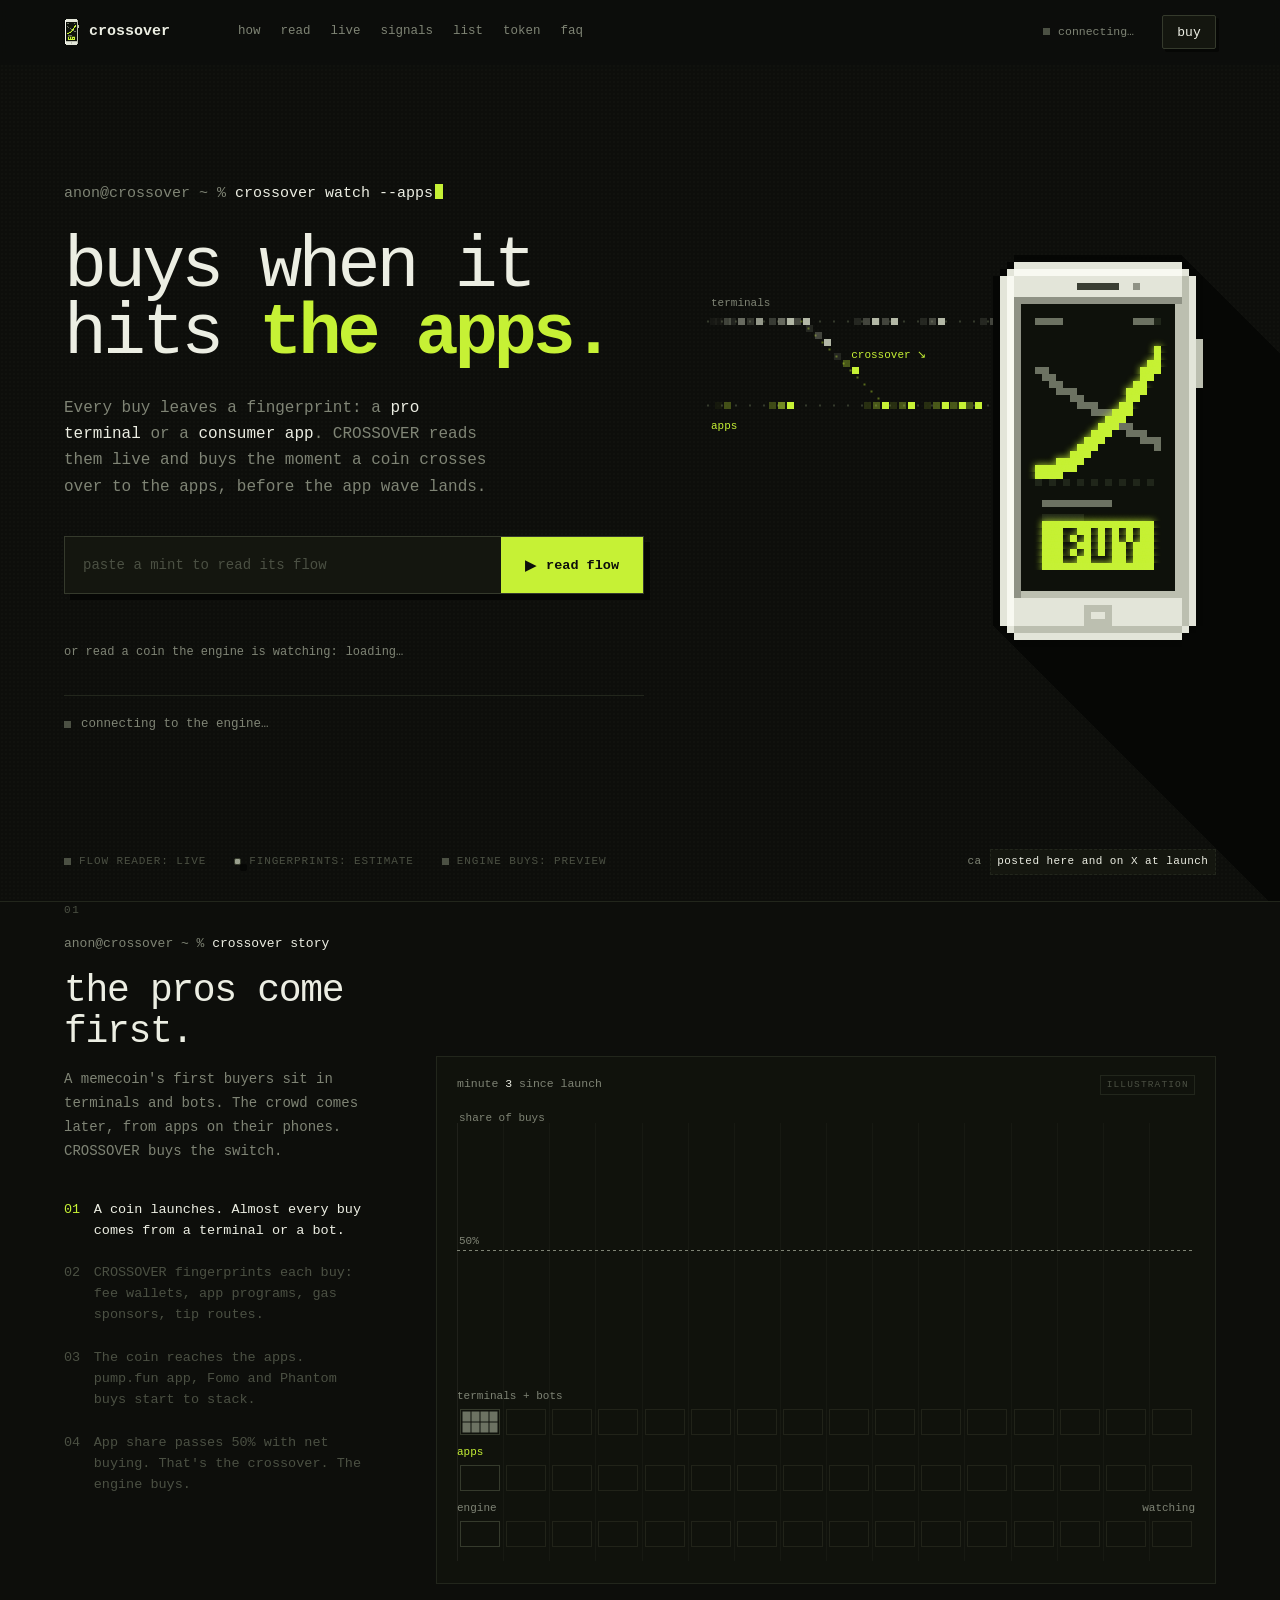
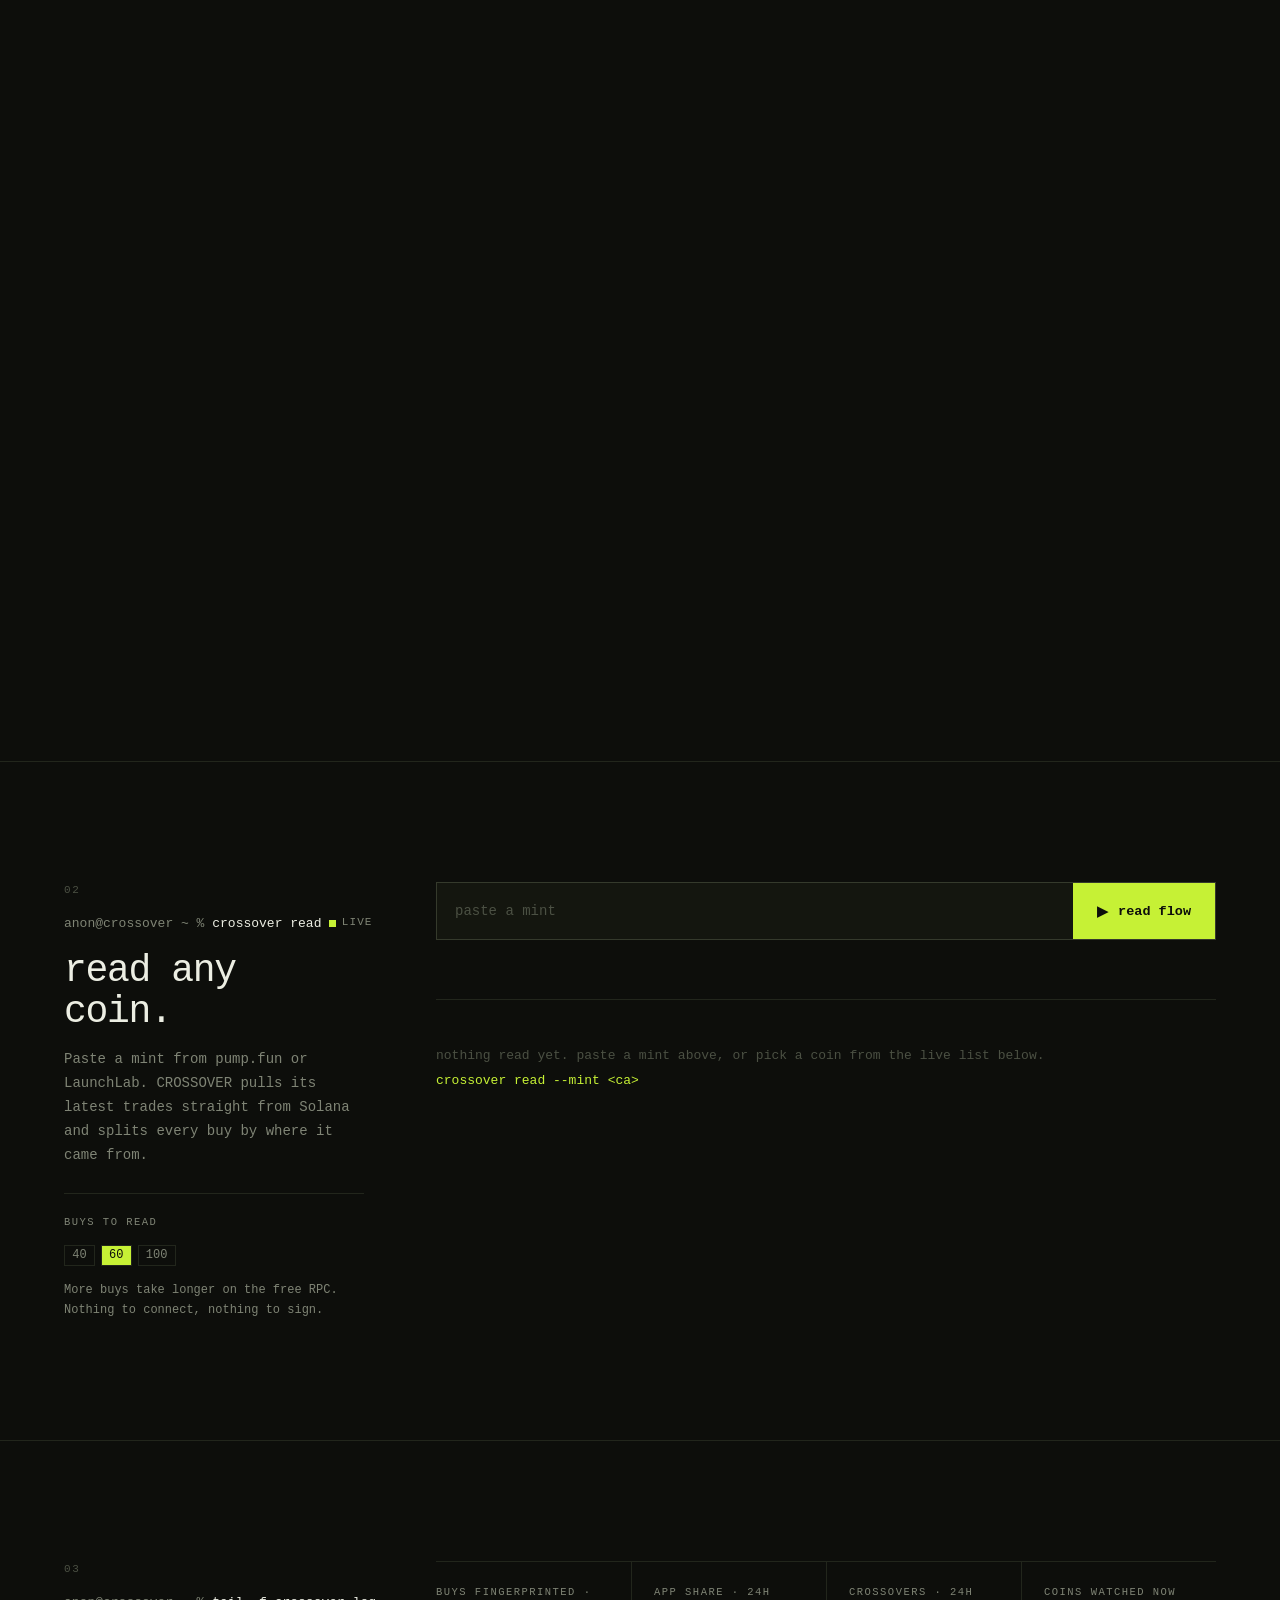
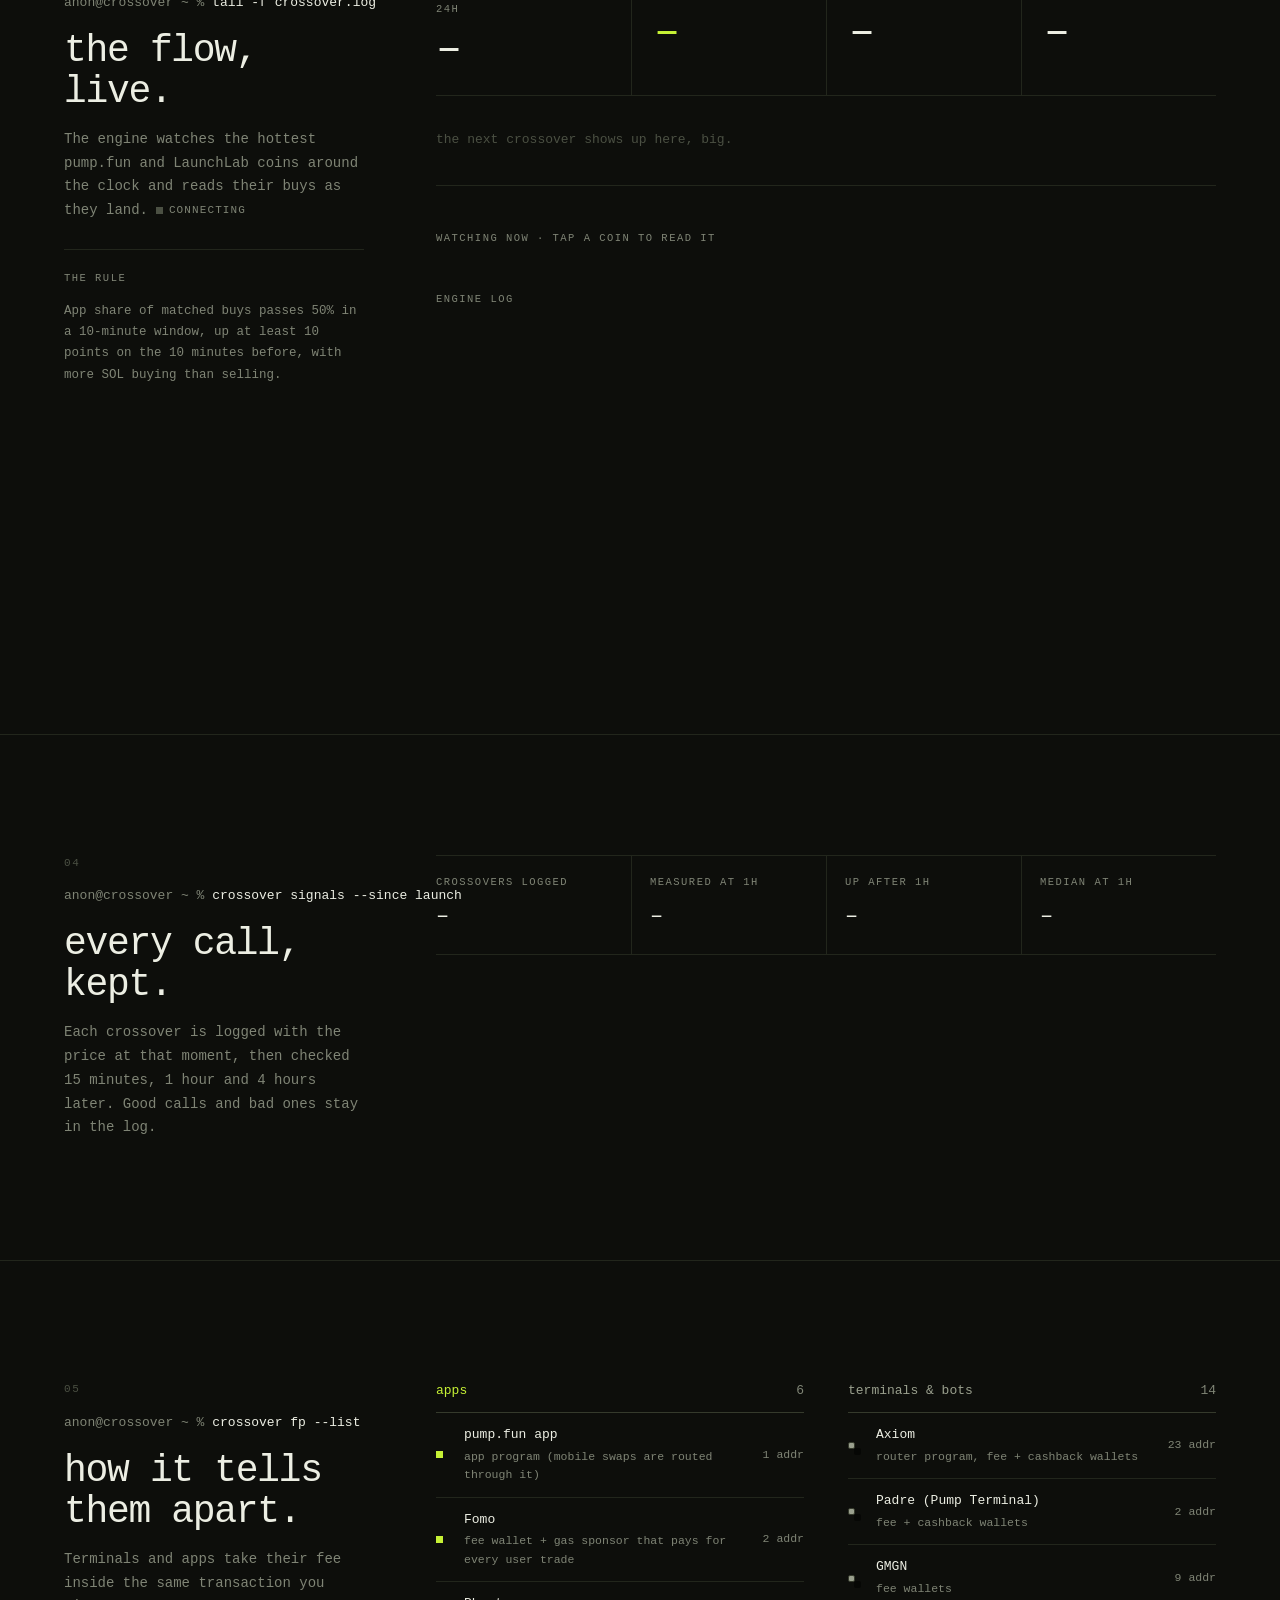
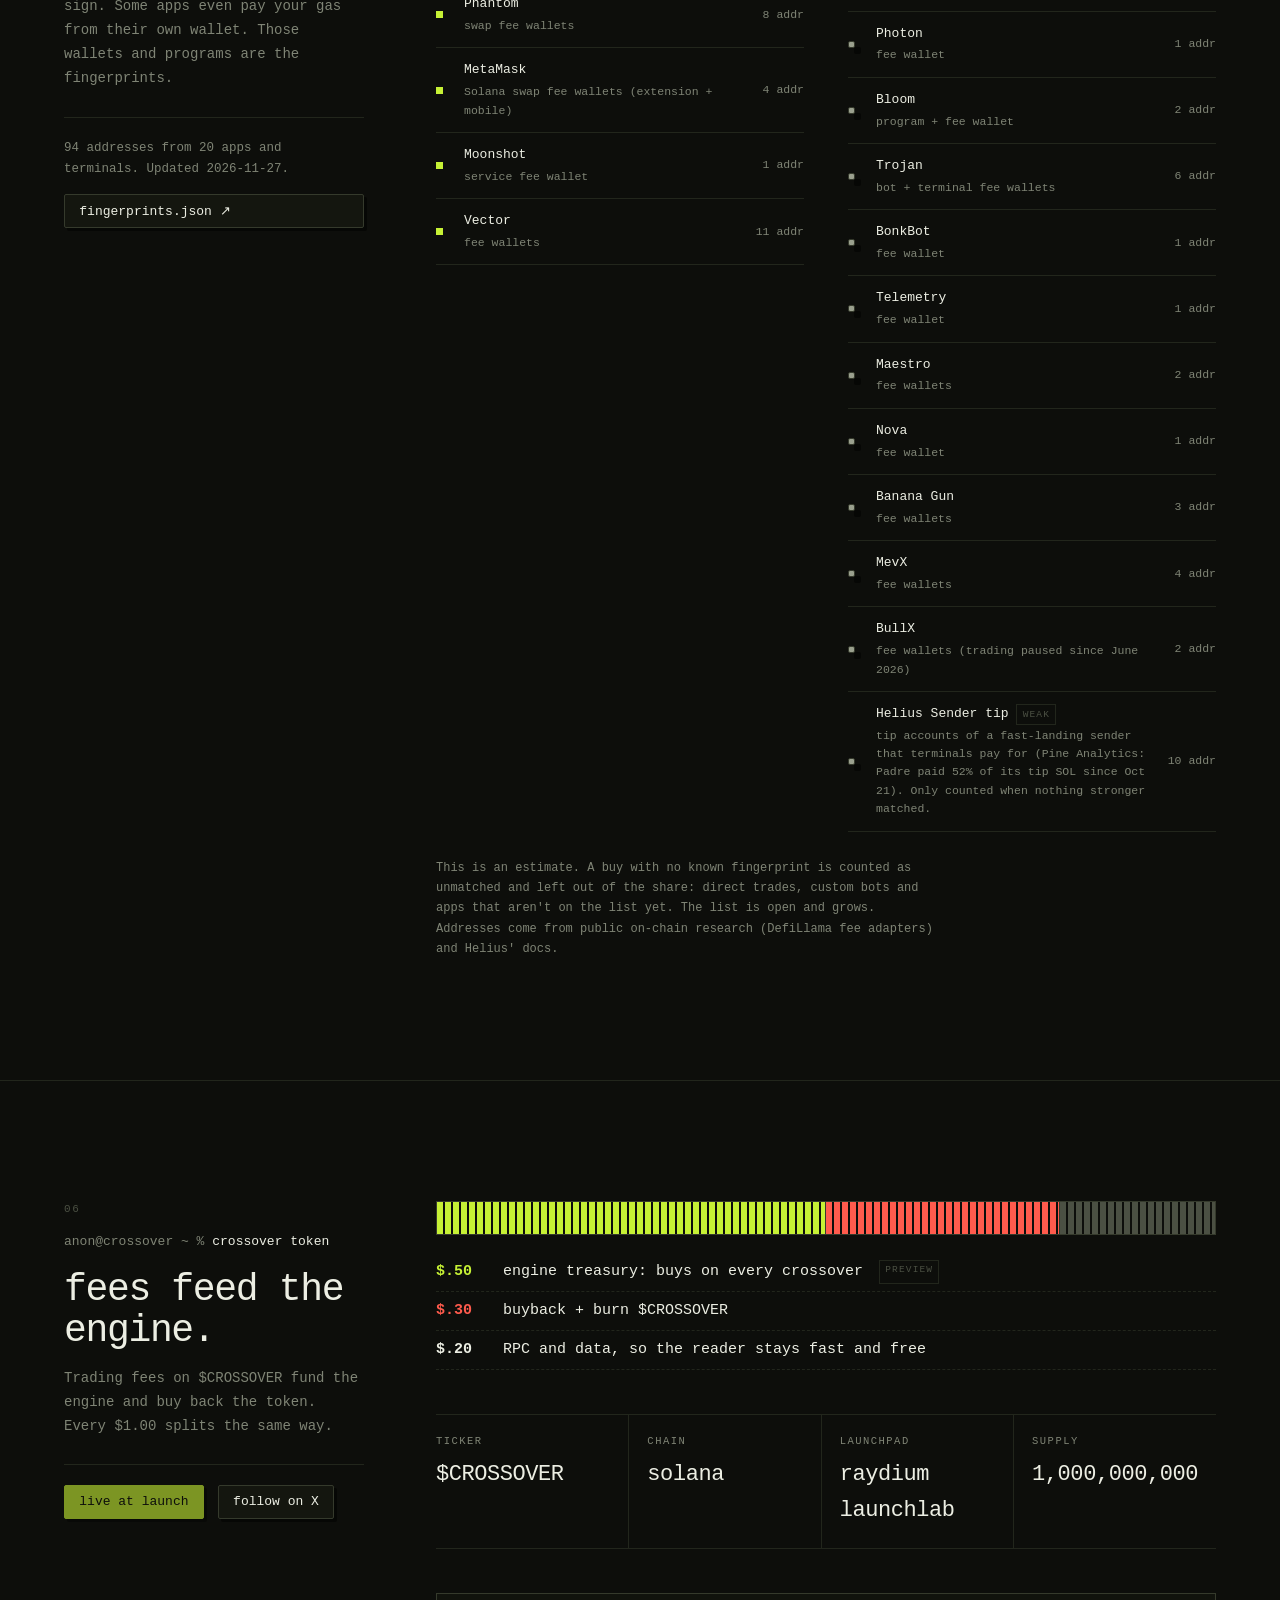
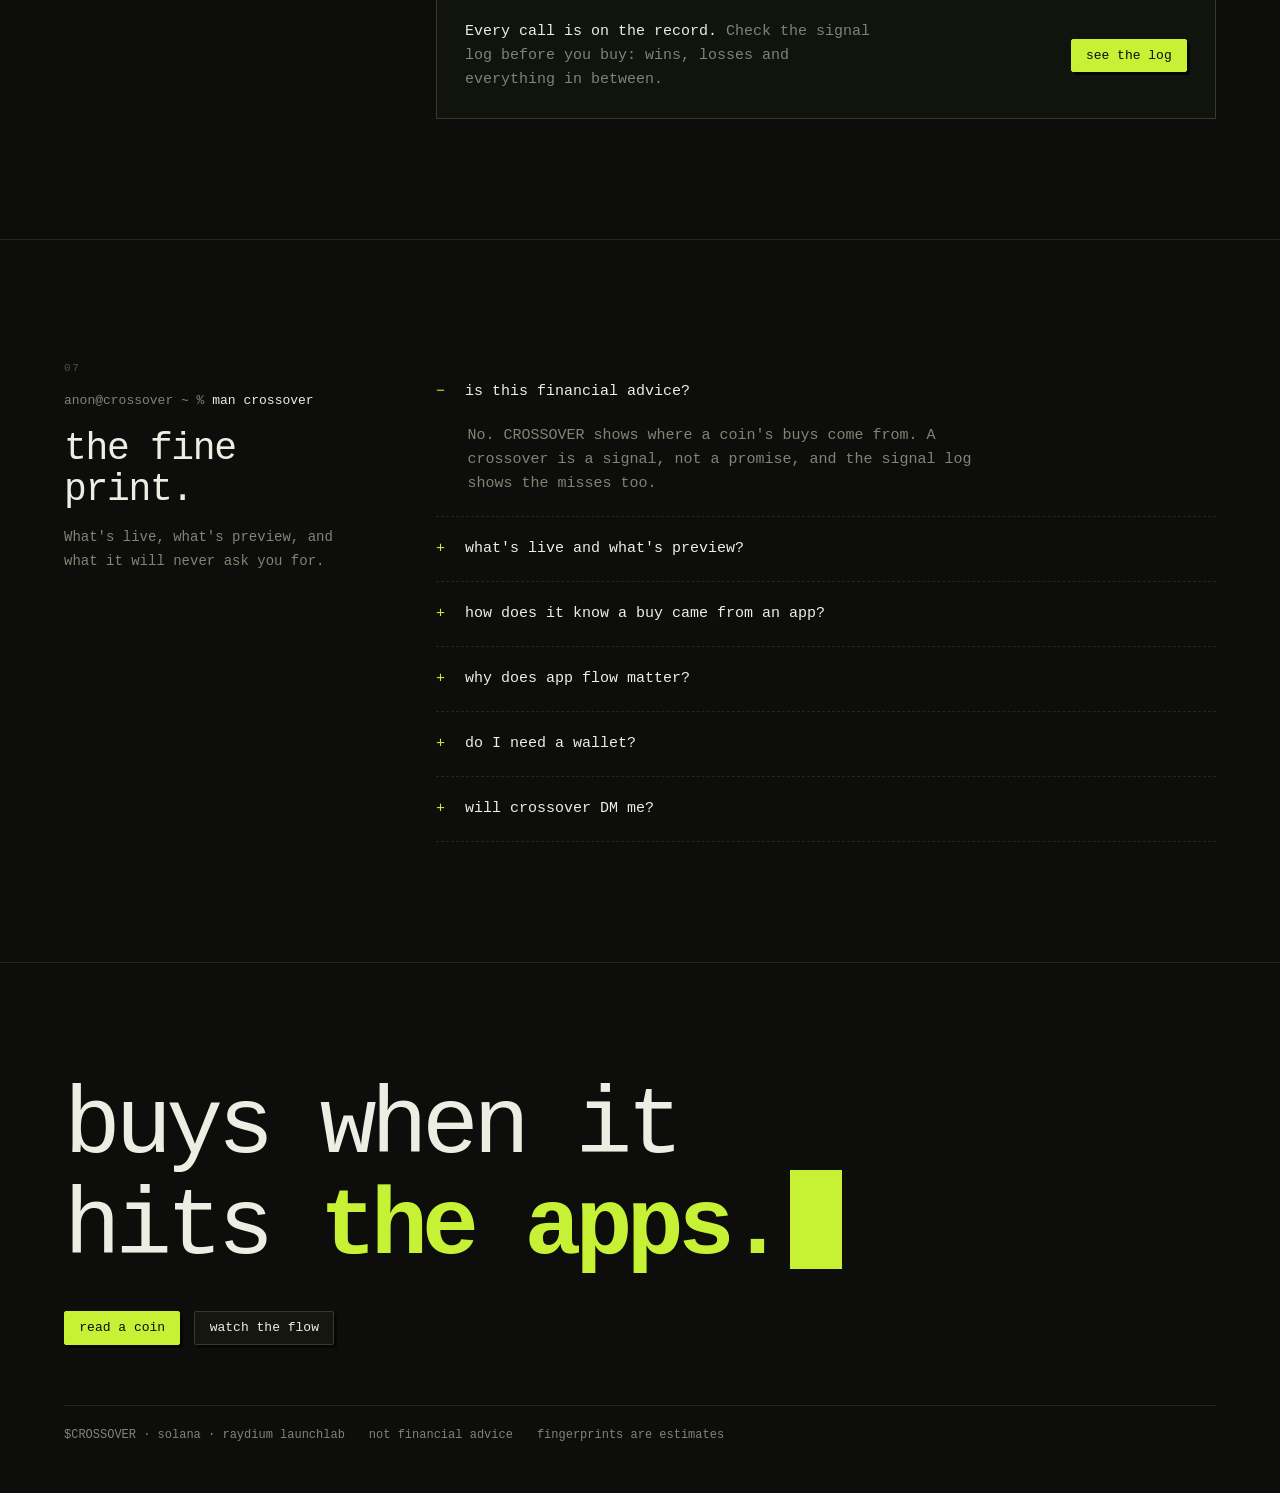
==== src/index.src.html @ 463cc39a "CROSSOVER: site, flow reader, engine and graphics Co-Authored-By: Claude Opus 5.5 <noreply@anthropic" ====
<!doctype html>
<html lang="en" data-theme="lime">
<head>
<meta charset="utf-8"><meta name="viewport" content="width=device-width,initial-scale=1,viewport-fit=cover">
<title>CROSSOVER — buys when it hits the apps</title>
<meta name="description" content="Reads which buys come from pro terminals and which come from consumer apps, and buys the moment a coin crosses over to the apps.">
<meta name="theme-color" content="#0d0e0b">
<meta property="og:title" content="CROSSOVER — buys when it hits the apps"><meta property="og:description" content="Every buy leaves a fingerprint: a pro terminal or a consumer app. CROSSOVER reads them live and buys the moment a coin crosses over to the apps.">
<meta property="og:type" content="website"><meta property="og:image" content="/og.png">
<meta name="twitter:card" content="summary_large_image"><meta name="twitter:image" content="/og.png">
<link rel="icon" href="/fav.png"><link rel="apple-touch-icon" href="/fav.png">
<link rel="preload" href="/fonts/geist-400.woff2" as="font" type="font/woff2" crossorigin>
<link rel="stylesheet" href="site.css">
<style>
/* ===== session layout: the page is one terminal session. sticky command rail left, output right. ===== */
:root{--w:1200px}
body::before{opacity:.22}
.top{background:color-mix(in srgb,var(--bg) 82%,transparent)} .top .wrap{height:64px}
.top .live{display:flex;align-items:center;gap:8px;font-size:11.5px;color:var(--muted);margin-left:auto}
.nav{margin:0 0 0 40px}
.dot{width:7px;height:7px;background:var(--faint);display:inline-block;flex:none}
.dot.on{background:var(--accent);box-shadow:var(--glow);animation:blink 1.6s steps(1) infinite} .dot.red{background:var(--red)} .dot.term{background:var(--term)} .dot.acc{background:var(--accent)}
.k{font-size:10.5px;letter-spacing:.14em;text-transform:uppercase;color:var(--muted)}
.hint{font-size:12px;color:var(--muted);min-height:1.6em;margin-top:10px} .hint.err{color:var(--red)}
.tm{color:var(--term)} .faint{color:var(--faint)}
/* hero */
.hero2{position:relative;min-height:calc(100svh - 64px);display:flex;align-items:center;overflow:hidden;padding:40px 0 90px}
.hero2 canvas.bg{position:absolute;inset:0;width:100%;height:100%;z-index:0;pointer-events:none}
.hero2 .wrap{display:grid;grid-template-columns:minmax(0,1.15fr) minmax(0,.85fr);gap:40px;align-items:center;width:100%}
.hero2 h1{font-size:clamp(42px,5.6vw,80px);font-weight:400;letter-spacing:-.055em;line-height:.94;margin:28px 0 26px}
.hero2 h1 b{font-weight:700;color:var(--accent)}
.hero2 .lede{color:var(--muted);font-size:16px;max-width:44ch;line-height:1.65}
.hero2 .lede b{color:var(--ink);font-weight:500}
.inbar{display:flex;border:1.5px solid var(--line);background:var(--paper);height:58px;max-width:580px;box-shadow:6px 6px 0 var(--shadow);transition:border-color .15s}
.inbar:focus-within{border-color:var(--accent)}
.inbar input{flex:1;background:none;border:0;padding:0 18px;font:14px var(--mono);color:var(--ink);outline:none;min-width:0}
.inbar input::placeholder{color:var(--faint)}
.inbar button{border:0;background:var(--accent);color:var(--bg);font:600 13.5px var(--mono);padding:0 24px;cursor:pointer;display:flex;align-items:center;gap:10px;box-shadow:var(--glow)}
.inbar button:disabled{opacity:.6;cursor:wait}
.hero2 .inbar{margin-top:36px}
.try{display:flex;align-items:center;flex-wrap:wrap;gap:6px 8px;margin-top:16px;font-size:12px;color:var(--muted);min-height:26px}
.try .chip{border:1px solid var(--hair);color:var(--ink)} .try .chip small{color:var(--muted);margin-left:.45em} .try .chip small.acc{color:var(--accent)}
.liveline{display:flex;align-items:center;gap:10px;font-size:12.5px;color:var(--muted);margin-top:30px;padding-top:18px;border-top:1px solid var(--hair);max-width:580px}
.liveline b{color:var(--ink);font-weight:500}
.statusrow{position:absolute;left:0;right:0;bottom:26px;z-index:1}
.statusrow .wrap{display:flex !important;gap:28px;font-size:11px;letter-spacing:.08em;text-transform:uppercase;color:var(--faint)}
.statusrow span{display:inline-flex;align-items:center;gap:8px}
.statusrow .ca{margin:0 0 0 auto;font-size:11px;letter-spacing:.04em;text-transform:none}
/* sessions */
.sess{position:relative;z-index:1;border-top:1px solid var(--hair)}
.sess>.wrap{display:grid;grid-template-columns:300px minmax(0,1fr);gap:72px;padding-top:120px;padding-bottom:120px}
.rail{position:sticky;top:110px;align-self:start}
.rail .n{font-size:11px;letter-spacing:.16em;color:var(--faint);margin-bottom:14px}
.rail .cmd{font-size:13px;color:var(--muted);white-space:nowrap} .rail .cmd b{color:var(--ink);font-weight:500}
.rail h2{font-size:clamp(28px,3vw,38px);font-weight:500;letter-spacing:-.035em;line-height:1.08;margin:16px 0}
.rail p{color:var(--muted);font-size:14px;line-height:1.7}
.rail .ctl{margin-top:26px;padding-top:20px;border-top:1px solid var(--hair);display:flex;flex-direction:column;gap:14px}
.toggles{display:flex;flex-wrap:wrap;gap:6px} .toggles .chip{border:1px solid var(--hair)}
.out{min-width:0}
/* story */
.story{height:340vh}
.story>.wrap{position:sticky;top:64px;height:calc(100svh - 64px);padding-top:0;padding-bottom:0;align-items:center}
.story .rail{position:static}
.beats{margin-top:26px;display:flex;flex-direction:column;gap:2px}
.beats li{list-style:none;display:grid;grid-template-columns:2.2em 1fr;padding:10px 0;color:var(--faint);font-size:13.5px;line-height:1.55;transition:color .25s}
.beats li b{font-weight:500} .beats li.done{color:var(--muted)} .beats li.on{color:var(--ink)} .beats li.on b{color:var(--accent);text-shadow:var(--glow)}
.storybox{border:1px solid var(--hair);background:color-mix(in srgb,var(--paper) 55%,transparent);padding:18px 20px 16px}
.storybox .hd{display:flex;justify-content:space-between;font-size:11.5px;color:var(--muted);margin-bottom:14px} .storybox .hd b{color:var(--ink);font-weight:500}
#storyCv{display:block;width:100%;image-rendering:pixelated}
/* reader */
.result{margin-top:30px}
.result .empty{padding:44px 0;color:var(--faint);font-size:13px;line-height:1.9;border-top:1px solid var(--hair)}
.verdict{display:flex;align-items:flex-end;gap:28px;padding:26px 0 24px;border-top:1px solid var(--hair);flex-wrap:wrap}
.verdict .big{font-size:clamp(56px,7vw,92px);font-weight:600;letter-spacing:-.06em;line-height:.86}
.verdict .vt{font-size:15px;line-height:1.6;padding-bottom:6px} .verdict .vt span{color:var(--muted)}
.verdict .act{margin-left:auto;display:flex;gap:10px;padding-bottom:6px}
.splitbar{display:flex;height:30px;border:1.5px solid var(--line);margin:4px 0 10px}
.splitbar div{min-width:0;border-right:1.5px solid var(--line);background:repeating-linear-gradient(90deg,var(--c) 0 6px,transparent 6px 8px)} .splitbar div:last-child{border-right:0}
.legend{display:flex;gap:22px;flex-wrap:wrap;font-size:12px;color:var(--muted)} .legend span{display:inline-flex;align-items:center;gap:8px} .legend b{color:var(--ink);font-weight:500}
.chartbox{margin-top:30px;border:1px solid var(--hair);padding:16px 18px 12px;background:color-mix(in srgb,var(--paper) 50%,transparent)}
.chartbox .hd{display:flex;justify-content:space-between;font-size:11.5px;color:var(--muted);margin-bottom:10px}
.chartbox canvas{display:block;width:100%;image-rendering:pixelated}
.cols2{display:grid;grid-template-columns:minmax(0,1fr) minmax(0,1.15fr);gap:40px;margin-top:34px}
.lrow{display:grid;grid-template-columns:14px minmax(0,1.2fr) minmax(0,1fr) auto;gap:14px;align-items:center;padding:12px 0;border-bottom:1px solid var(--hair);font-size:13px}
.lrow .sub{color:var(--muted);font-size:11.5px} .lrow .r{text-align:right;white-space:nowrap}
.hl{border-top:1px solid var(--hair);margin-top:12px}
.tape .tr{display:grid;grid-template-columns:62px minmax(0,1fr) 70px 54px;gap:12px;padding:8px 0;border-bottom:1px solid color-mix(in srgb,var(--hair) 70%,transparent);font-size:12.5px}
.tape .tr .t{color:var(--faint)} .tape .tr a{color:var(--muted);text-decoration:none;text-align:right} .tape .tr a:hover{color:var(--accent)}
.tag2{display:inline-block;font-size:11px;padding:.05em .5em;border:1px solid var(--hair);white-space:nowrap;overflow:hidden;text-overflow:ellipsis;max-width:100%}
.tag2.app{border-color:color-mix(in srgb,var(--accent) 55%,transparent);color:var(--accent)} .tag2.pro{color:var(--term)} .tag2.un{color:var(--faint)}
.note{margin-top:26px;font-size:12px;color:var(--muted);line-height:1.7;max-width:70ch}
.prog{height:2px;background:var(--hair);margin-top:12px;max-width:580px;overflow:hidden} .prog i{display:block;height:100%;width:0;background:var(--accent);transition:width .2s}
/* share bar + spark */
.sb{position:relative;display:block;height:10px;background:repeating-linear-gradient(90deg,var(--term) 0 2px,transparent 2px 4px);opacity:.95}
.sb i{position:absolute;left:0;top:0;bottom:0;background:var(--accent)} .sb b{position:absolute;top:-4px;bottom:-4px;width:1px;background:var(--ink);left:50%}
.spark{display:block;width:100%;height:28px}
/* live */
.bigstats{display:grid;grid-template-columns:repeat(4,1fr);border-top:1px solid var(--hair);border-bottom:1px solid var(--hair)}
.bigstats>div{padding:22px 22px 24px 0} .bigstats>div+div{padding-left:22px;border-left:1px solid var(--hair)}
.bigstats .v{font-size:clamp(30px,3.4vw,46px);font-weight:500;letter-spacing:-.04em;margin-top:10px;line-height:1}
.feature{display:grid;grid-template-columns:auto 1fr auto;gap:8px 28px;align-items:end;padding:34px 0;border-bottom:1px solid var(--hair)}
.feature .big{font-size:clamp(40px,5vw,68px);font-weight:600;letter-spacing:-.045em;line-height:.95}
.feature .what{font-size:15px;line-height:1.6} .feature .what span{color:var(--muted)}
.feature .side{font-size:12px;color:var(--muted);text-align:right;line-height:1.8}
.feature.wait{display:block;color:var(--faint);font-size:13px}
.wl .lrow{grid-template-columns:14px minmax(0,1fr) minmax(0,1.1fr) 110px 86px;cursor:pointer}
.wl .lrow:hover{background:color-mix(in srgb,var(--paper) 60%,transparent)}
.wl .head{cursor:default;color:var(--faint);font-size:10.5px;letter-spacing:.12em;text-transform:uppercase;padding:14px 0 10px} .wl .head:hover{background:none}
.st{font-size:11px;letter-spacing:.06em;text-transform:uppercase} .st.crossed{color:var(--accent)} .st.crossing{color:var(--ink)} .st.pro-led{color:var(--term)} .st.thin{color:var(--faint)}
.sub2{margin:44px 0 6px;display:flex;justify-content:space-between;align-items:baseline}
.out .log{height:300px;margin-top:6px} .out .log div{grid-template-columns:70px 64px 1fr;border-bottom:1px solid color-mix(in srgb,var(--hair) 60%,transparent)}
.out .log b{font-weight:500}
/* signals */
.facts{display:grid;grid-template-columns:repeat(4,1fr);border-top:1px solid var(--hair);border-bottom:1px solid var(--hair)}
.facts>div{padding:18px 18px 20px 0} .facts>div+div{padding-left:18px;border-left:1px solid var(--hair)} .facts .v{font-size:22px;margin-top:8px;letter-spacing:-.02em}
.sigt .sr{display:grid;grid-template-columns:92px minmax(0,1.1fr) minmax(0,1fr) 64px 64px 64px 110px;gap:12px;align-items:center;padding:12px 0;border-bottom:1px solid var(--hair);font-size:12.5px}
.sigt .sr.head{color:var(--faint);font-size:10.5px;letter-spacing:.12em;text-transform:uppercase;padding:16px 0 10px}
.sigt .sr .r{text-align:right} .up{color:var(--accent)} .dn{color:var(--red)}
.sigt .empty{padding:36px 0;color:var(--faint);font-size:13px;line-height:1.9;border-bottom:1px solid var(--hair)}
/* fingerprints */
.fpcols{display:grid;grid-template-columns:1fr 1fr;gap:44px}
.fp .lrow{grid-template-columns:14px minmax(0,1fr) auto} .fp h3{font-size:13px;font-weight:500;display:flex;justify-content:space-between;padding-bottom:10px;border-bottom:1px solid var(--line)}
.fp .what{color:var(--muted);font-size:11.5px;margin-top:2px}
/* token */
.out .split{margin-top:0} .rows b{width:3.4em}
.callout{display:flex;align-items:center;gap:24px;justify-content:space-between;margin-top:44px;padding:26px 28px;border:1px solid var(--line);background:color-mix(in srgb,var(--paper) 70%,transparent)}
.callout p{font-size:15px;line-height:1.6;max-width:46ch} .callout p span{color:var(--muted)}
.out .man summary{padding:20px 0}
footer.f2{position:relative;z-index:1;border-top:1px solid var(--hair);padding:120px 0 50px;overflow:hidden}
footer.f2 .big{font-size:clamp(40px,7.4vw,118px);letter-spacing:-.06em;line-height:.92;font-weight:400} footer.f2 .big b{font-weight:700;color:var(--accent)}
footer.f2 .fine{display:flex;gap:24px;flex-wrap:wrap;margin-top:60px;font-size:12px;color:var(--muted);border-top:1px solid var(--hair);padding-top:20px}
@media (max-width:1100px){ .nav a.x{display:none} }
@media (max-width:980px){
  .sess>.wrap{grid-template-columns:1fr;gap:34px;padding-top:84px;padding-bottom:84px} .rail{position:static}
  .story{height:auto} .story>.wrap{position:static;height:auto;padding-top:84px;padding-bottom:84px}
  .bigstats,.facts{grid-template-columns:1fr 1fr} .bigstats>div:nth-child(3),.facts>div:nth-child(3){padding-left:0;border-left:0}
  .bigstats>div:nth-child(n+3),.facts>div:nth-child(n+3){border-top:1px solid var(--hair)}
  .cols2,.fpcols{grid-template-columns:1fr}
}
@media (max-width:860px){
  .hero2{min-height:0;padding:28px 0 130px} .hero2 .wrap{grid-template-columns:1fr;gap:0} .hero2 .vis{height:230px !important;order:-1} .hero2 h1{margin:20px 0}
  .top .live{display:none} .top .btn{margin-left:auto}
  .statusrow .wrap{flex-wrap:wrap;gap:8px 18px} .statusrow .ca{margin:0;width:100%}
  .inbar button span{display:none} .prompt{font-size:13px}
  .feature{grid-template-columns:1fr} .feature .side{text-align:left} .callout{flex-direction:column;align-items:flex-start}
  .wl .lrow{grid-template-columns:14px minmax(0,1fr) 90px 70px} .wl .lrow .spk{display:none}
  .sigt .sr{grid-template-columns:minmax(0,1fr) 74px 56px 56px} .sigt .sr .hide{display:none}
  .tape .tr{grid-template-columns:52px minmax(0,1fr) 62px} .tape .tr a{display:none}
  .verdict .act{margin-left:0} .rail .cmd{white-space:normal;word-break:break-word}
}
</style>
</head>
<body>

<header class="top" id="top"><div class="wrap">
  <a class="brand" href="#hero"><canvas id="logo"></canvas>crossover</a>
  <nav class="nav"><a href="#story">how</a><a href="#tool">read</a><a href="#live">live</a><a href="#signals">signals</a><a class="x" href="#fp">list</a><a class="x" href="#token">token</a><a href="#faq">faq</a></nav>
  <span class="live"><i class="dot" id="topDot"></i><span id="topLive">connecting…</span></span>
  <a class="btn" id="buyTop" href="#token">buy</a>
</div></header>

<section class="hero2" id="hero">
  <canvas class="bg" id="heroBg"></canvas>
  <div class="wrap">
    <div>
      <div class="prompt"><span>anon@crossover ~ %</span> <span class="cmd" id="typed"></span><span class="cur"></span></div>
      <h1>buys when it<br>hits <b>the apps.</b></h1>
      <p class="lede">Every buy leaves a fingerprint: a <b>pro terminal</b> or a <b>consumer app</b>. CROSSOVER reads them live and buys the moment a coin crosses over to the apps, before the app wave lands.</p>
      <div class="inbar"><input id="hIn" placeholder="paste a mint to read its flow" autocomplete="off" spellcheck="false" aria-label="mint"><button id="hGo">▶ <span>read flow</span></button></div>
      <div class="hint" id="heroHint"></div>
      <div class="try" id="tryHero"><span>or read a coin the engine is watching:</span><span class="mut">loading…</span></div>
      <div class="liveline"><i class="dot" id="lineDot"></i><span id="liveline">connecting to the engine…</span></div>
    </div>
    <div class="vis" id="heroVis" style="height:560px"></div>
  </div>
  <div class="statusrow"><div class="wrap"><span><i class="dot" id="srDot"></i><span id="srText">flow reader: live</span></span><span><i class="dot term"></i>fingerprints: estimate</span><span><i class="dot"></i>engine buys: preview</span><span class="ca">ca <code id="ca">posted here and on X at launch</code> <button class="chip" id="copy" hidden>copy</button></span></div></div>
</section>

<section class="sess story" id="story"><div class="wrap">
  <div class="rail">
    <div class="n">01</div>
    <div class="cmd">anon@crossover ~ % <b>crossover story</b></div>
    <h2>the pros come first.</h2>
    <p>A memecoin's first buyers sit in terminals and bots. The crowd comes later, from apps on their phones. CROSSOVER buys the switch.</p>
    <ol class="beats" id="beats">
      <li><b>01</b>A coin launches. Almost every buy comes from a terminal or a bot.</li>
      <li><b>02</b>CROSSOVER fingerprints each buy: fee wallets, app programs, gas sponsors, tip routes.</li>
      <li><b>03</b>The coin reaches the apps. pump.fun app, Fomo and Phantom buys start to stack.</li>
      <li><b>04</b>App share passes 50% with net buying. That's the crossover. The engine buys.</li>
    </ol>
  </div>
  <div class="out"><div class="storybox"><div class="hd"><span>minute <b id="minN">1</b> since launch</span><span class="tag">illustration</span></div><canvas id="storyCv"></canvas></div></div>
</div></section>

<section class="sess" id="tool"><div class="wrap">
  <div class="rail">
    <div class="n">02</div>
    <div class="cmd">anon@crossover ~ % <b>crossover read</b> <span class="lamp live">live</span></div>
    <h2>read any coin.</h2>
    <p>Paste a mint from pump.fun or LaunchLab. CROSSOVER pulls its latest trades straight from Solana and splits every buy by where it came from.</p>
    <div class="ctl"><div class="k">buys to read</div><div class="toggles" id="sizeT"><button class="chip" data-n="40">40</button><button class="chip on" data-n="60">60</button><button class="chip" data-n="100">100</button></div>
      <p style="font-size:12px">More buys take longer on the free RPC. Nothing to connect, nothing to sign.</p></div>
  </div>
  <div class="out">
    <div class="inbar" style="max-width:none;box-shadow:none"><input id="tIn" placeholder="paste a mint" autocomplete="off" spellcheck="false" aria-label="mint"><button id="tGo">▶ <span>read flow</span></button></div>
    <div class="prog" id="prog" hidden><i></i></div>
    <div class="hint" id="toolHint"></div>
    <div class="result" id="result"><div class="empty">nothing read yet. paste a mint above, or pick a coin from the live list below.<br><span class="acc">crossover read --mint &lt;ca&gt;</span></div></div>
  </div>
</div></section>

<section class="sess" id="live"><div class="wrap">
  <div class="rail">
    <div class="n">03</div>
    <div class="cmd">anon@crossover ~ % <b>tail -f crossover.log</b></div>
    <h2>the flow, live.</h2>
    <p>The engine watches the hottest pump.fun and LaunchLab coins around the clock and reads their buys as they land. <span class="lamp" id="lamp">connecting</span></p>
    <div class="ctl"><div class="k">the rule</div><p style="font-size:12.5px" id="ruleTxt">App share of matched buys passes 50% in a 10-minute window, up at least 10 points on the 10 minutes before, with more SOL buying than selling.</p></div>
  </div>
  <div class="out">
    <div class="bigstats">
      <div><div class="k">buys fingerprinted · 24h</div><div class="v" id="sA">–</div></div>
      <div><div class="k">app share · 24h</div><div class="v acc" id="sB">–</div></div>
      <div><div class="k">crossovers · 24h</div><div class="v" id="sC">–</div></div>
      <div><div class="k">coins watched now</div><div class="v" id="sD">–</div></div>
    </div>
    <div class="feature wait" id="feature">the next crossover shows up here, big.</div>
    <div class="sub2"><span class="k">watching now · tap a coin to read it</span><span class="k" id="upd"></span></div>
    <div class="wl" id="wl"></div>
    <div class="sub2"><span class="k">engine log</span><span class="k" id="srcTop"></span></div>
    <div class="log" id="log"></div>
  </div>
</div></section>

<section class="sess" id="signals"><div class="wrap">
  <div class="rail">
    <div class="n">04</div>
    <div class="cmd">anon@crossover ~ % <b>crossover signals --since launch</b></div>
    <h2>every call, kept.</h2>
    <p>Each crossover is logged with the price at that moment, then checked 15 minutes, 1 hour and 4 hours later. Good calls and bad ones stay in the log.</p>
  </div>
  <div class="out">
    <div class="facts">
      <div><div class="k">crossovers logged</div><div class="v" id="fA">–</div></div>
      <div><div class="k">measured at 1h</div><div class="v" id="fB">–</div></div>
      <div><div class="k">up after 1h</div><div class="v" id="fC">–</div></div>
      <div><div class="k">median at 1h</div><div class="v" id="fD">–</div></div>
    </div>
    <div class="sigt" id="sigt"></div>
  </div>
</div></section>

<section class="sess" id="fp"><div class="wrap">
  <div class="rail">
    <div class="n">05</div>
    <div class="cmd">anon@crossover ~ % <b>crossover fp --list</b></div>
    <h2>how it tells them apart.</h2>
    <p>Terminals and apps take their fee inside the same transaction you sign. Some apps even pay your gas from their own wallet. Those wallets and programs are the fingerprints.</p>
    <div class="ctl"><p style="font-size:12.5px" id="fpCount"></p><a class="btn" id="fpLink" href="#" target="_blank" rel="noopener">fingerprints.json ↗</a></div>
  </div>
  <div class="out">
    <div class="fpcols">
      <div class="fp"><h3><span class="acc">apps</span><span class="mut" id="fpA"></span></h3><div id="fpApps"></div></div>
      <div class="fp"><h3><span class="tm">terminals &amp; bots</span><span class="mut" id="fpP"></span></h3><div id="fpPro"></div></div>
    </div>
    <p class="note">This is an estimate. A buy with no known fingerprint is counted as unmatched and left out of the share: direct trades, custom bots and apps that aren't on the list yet. The list is open and grows. Addresses come from public on-chain research (DefiLlama fee adapters) and Helius' docs.</p>
  </div>
</div></section>

<section class="sess" id="token"><div class="wrap">
  <div class="rail">
    <div class="n">06</div>
    <div class="cmd">anon@crossover ~ % <b>crossover token</b></div>
    <h2>fees feed the engine.</h2>
    <p>Trading fees on $CROSSOVER fund the engine and buy back the token. Every $1.00 splits the same way.</p>
    <div class="ctl"><div class="ctas" style="margin-top:0"><a class="btn pri" id="buy" href="#">buy on LaunchLab</a><a class="btn" id="xlink" href="#">follow on X</a></div></div>
  </div>
  <div class="out">
    <div class="split"><div style="flex:50;--c:var(--accent)"></div><div style="flex:30;--c:var(--red)"></div><div style="flex:20;--c:var(--faint)"></div></div>
    <div class="rows"><div><b class="acc">$.50</b>engine treasury: buys on every crossover <span class="tag">preview</span></div><div><b class="red">$.30</b>buyback + burn $CROSSOVER</div><div><b>$.20</b>RPC and data, so the reader stays fast and free</div></div>
    <div class="facts" style="margin-top:44px">
      <div><div class="k">ticker</div><div class="v">$CROSSOVER</div></div><div><div class="k">chain</div><div class="v">solana</div></div>
      <div><div class="k">launchpad</div><div class="v">raydium launchlab</div></div><div><div class="k">supply</div><div class="v">1,000,000,000</div></div>
    </div>
    <div class="callout"><p>Every call is on the record. <span>Check the signal log before you buy: wins, losses and everything in between.</span></p><a class="btn pri" href="#signals">see the log</a></div>
  </div>
</div></section>

<section class="sess" id="faq"><div class="wrap">
  <div class="rail">
    <div class="n">07</div>
    <div class="cmd">anon@crossover ~ % <b>man crossover</b></div>
    <h2>the fine print.</h2>
    <p>What's live, what's preview, and what it will never ask you for.</p>
  </div>
  <div class="out"><div class="man">
    <details open><summary>is this financial advice?</summary><p>No. CROSSOVER shows where a coin's buys come from. A crossover is a signal, not a promise, and the signal log shows the misses too.</p></details>
    <details><summary>what's live and what's preview?</summary><p>Live: the fingerprint list, the reader, the engine watching coins around the clock, the crossover rule and the signal log with prices after 15 min, 1 h and 4 h. Preview: the engine's own buys and its treasury. The log shows what it would buy; it doesn't trade yet.</p></details>
    <details><summary>how does it know a buy came from an app?</summary><p>Apps and terminals leave traces inside the transaction: a fee sent to their wallet, their own program, a sponsor paying the gas, or a tip to a fast sender. CROSSOVER matches every buy against an open list of those addresses. It's an estimate, and buys it can't match are left out of the share.</p></details>
    <details><summary>why does app flow matter?</summary><p>App users arrive later and in bigger numbers. Pump.fun's app alone does tens of millions in daily volume and passed Fomo, the biggest social trading app. When a coin's buys switch from terminals to apps, the crowd has found it.</p></details>
    <details><summary>do I need a wallet?</summary><p>No. Reading is free and needs nothing. Never paste a seed phrase or private key anywhere.</p></details>
    <details><summary>will crossover DM me?</summary><p>Never. Anyone who does is not us.</p></details>
  </div></div>
</div></section>

<footer class="f2"><div class="wrap">
  <div class="big">buys when it<br>hits <b>the apps.</b><span class="cur"></span></div>
  <div class="ctas" style="margin-top:40px"><a class="btn pri" href="#tool">read a coin</a><a class="btn" href="#live">watch the flow</a></div>
  <div class="fine"><span>$CROSSOVER · solana · raydium launchlab</span><span>not financial advice</span><span>fingerprints are estimates</span><span id="cafoot"></span></div>
</div></footer>

<script src="termkit.js"></script>
<script src="flow.js"></script>
<script>
const CONFIG = {
  ca: "",                                   // contract address, posted at launch
  x: "https://x.com/",                      // X account
  repo: "buzzlightyear163/crossover",       // GitHub repo (engine data + fingerprint list)
  ticker: "$CROSSOVER", theme: document.documentElement.dataset.theme,
};
const FP_INLINE = /*@FP@*/null, SNAP = /*@SNAP@*/null;
const T = TK.THEMES[CONFIG.theme], reduce = matchMedia("(prefers-reduced-motion: reduce)").matches;
const $ = s => document.querySelector(s), $$ = s => [...document.querySelectorAll(s)];
const esc = s => String(s ?? "").replace(/[&<>"]/g, m => ({ "&": "&amp;", "<": "&lt;", ">": "&gt;", '"': "&quot;" }[m]));
const web = /^https?:/.test(location.protocol);
const RAW = f => `https://raw.githubusercontent.com/${CONFIG.repo}/${f}`;
const pct = v => v === null || v === undefined ? "–" : Math.round(v * 100) + "%";
const hhmm = t => new Date(t).toTimeString().slice(0, 5), hhmmss = t => new Date(t).toTimeString().slice(0, 8);
const ago = t => { const s = Math.max(0, (Date.now() - t) / 1000); return s < 60 ? Math.round(s) + "s ago" : s < 3600 ? Math.round(s / 60) + "m ago" : s < 86400 ? Math.round(s / 3600) + "h ago" : Math.round(s / 86400) + "d ago"; };
const sh = m => m ? m.slice(0, 4) + "…" + m.slice(-4) : "";
const sol = v => v >= 100 ? Math.round(v) : v >= 10 ? v.toFixed(1) : v.toFixed(2);
const signed = v => v === null || v === undefined ? "–" : (v > 0 ? "+" : "") + (Math.abs(v) >= 100 ? Math.round(v) : v.toFixed(1)) + "%";
const MINT = /^[1-9A-HJ-NP-Za-km-z]{32,44}$/;

// ---------- token links ----------
if (CONFIG.ca) { $("#ca").textContent = CONFIG.ca; $("#copy").hidden = false; $("#cafoot").textContent = "ca " + CONFIG.ca;
  $("#copy").onclick = () => navigator.clipboard.writeText(CONFIG.ca).then(() => $("#copy").textContent = "copied").catch(() => {});
  ["#buy", "#buyTop"].forEach(s => $(s).href = "https://raydium.io/launchpad/token/?mint=" + CONFIG.ca); }
else { $("#buy").removeAttribute("href"); $("#buy").textContent = "live at launch"; $("#buy").style.opacity = .6; }
$("#xlink").href = CONFIG.x;
$("#fpLink").href = `https://github.com/${CONFIG.repo}/blob/main/fingerprints.json`;

// ---------- logo ----------
{ const g = TK.OBJECTS.phone({}), c = $("#logo"), k = 2;
  c.width = g.w * k; c.height = g.h * k; TK.draw(c.getContext("2d"), g, { theme: T, cell: k, x: 0, y: 0, shadow: false });
  c.style.width = Math.round(26 * g.w / g.h) + "px"; }
{ const cmd = "crossover watch --apps", el = $("#typed"); if (reduce) el.textContent = cmd;
  else { let i = 0; const t = setInterval(() => { el.textContent = cmd.slice(0, ++i); if (i >= cmd.length) clearInterval(t); }, 70); } }

// ---------- hero: two lanes of buys. terminal flow switches lanes at 45° (the shadow's angle) into the app lane and the phone ----------
const HERO = { L: null, packets: [], last: 0, pressUntil: 0, lastPress: 0, nextT: 0, nextA: 0, running: false, cross: .55 };
function layoutHero() {
  const hero = $("#hero"), c = $("#heroBg"), d = devicePixelRatio || 1, r = hero.getBoundingClientRect(), a = $("#heroVis").getBoundingClientRect();
  c.width = Math.round(r.width * d); c.height = Math.round(r.height * d);
  const mob = innerWidth <= 860, g = TK.OBJECTS.phone({}), gp = TK.OBJECTS.phone({ press: true });
  const cell = Math.max(3, Math.floor(Math.min(a.width * (mob ? .34 : .5) / g.w, a.height * .88 / g.h)));
  const pw = g.w * cell, ph = g.h * cell;
  const ox = Math.round(a.right - r.left - pw - (mob ? a.width * .08 : 6)), oy = Math.round(a.top - r.top + (a.height - ph) * .46);
  const layer = (w, h) => { const o = document.createElement("canvas"); o.width = Math.ceil(w * d); o.height = Math.ceil(h * d);
    const x = o.getContext("2d"); x.scale(d, d); x.imageSmoothingEnabled = false; return [o, x]; };
  const [base, bx] = layer(r.width, r.height); TK.draw(bx, g, { theme: T, cell, x: ox, y: oy, shadowLen: 2600 });
  const [obj, ox2] = layer(pw, ph); TK.draw(ox2, g, { theme: T, cell, x: 0, y: 0, shadow: false });
  const [objP, ox3] = layer(pw, ph); TK.draw(ox3, gp, { theme: T, cell, x: 0, y: 0, shadow: false });
  const pc = cell, D = pc * (mob ? 7 : 12);
  const yApp = oy + 21 * cell, yTerm = yApp - D;
  const x0 = Math.round(a.left - r.left - (mob ? 0 : 36)), xIn = ox + 2 * cell;
  const sw0 = x0 + Math.round((xIn - x0 - D) * (mob ? .38 : .44) / pc) * pc, sw1 = sw0 + D;
  HERO.L = { c, d, base, obj, objP, ox, oy, pw, ph, pc, D, yApp, yTerm, x0, xIn, sw0, sw1, xEnd: ox + pw * .5, mob, speed: mob ? 46 : 64 };
}
function hpos(p, s) { const L = HERO.L, x = L.x0 + s;
  if (p.lane === "app") return [x, L.yApp, 1];
  if (!p.cross || x < L.sw0) return [x, L.yTerm, 0];
  if (x < L.sw1) { const k = Math.floor((x - L.sw0) / L.pc) * L.pc; return [x, L.yTerm + k, k >= L.D / 2 ? 1 : 0]; }
  return [x, L.yApp, 1]; }
function hspawn(lane, s = 0) { HERO.packets.push({ lane, s, cross: lane === "term" && Math.random() < HERO.cross }); }
function hframe(now) {
  const L = HERO.L; if (!L) return; const dt = HERO.last ? Math.min(.05, (now - HERO.last) / 1000) : 0; HERO.last = now;
  if (now > HERO.nextT) { hspawn("term"); HERO.nextT = now + 240 + Math.random() * 260; }
  if (now > HERO.nextA) { hspawn("app"); HERO.nextA = now + 900 + Math.random() * 700; }
  const x = L.c.getContext("2d"); x.setTransform(1, 0, 0, 1, 0, 0); x.clearRect(0, 0, L.c.width, L.c.height); x.drawImage(L.base, 0, 0);
  x.setTransform(L.d, 0, 0, L.d, 0, 0); x.imageSmoothingEnabled = false;
  x.fillStyle = T.line;
  for (let X = L.x0; X < L.xIn + L.pc * 2; X += L.pc * 2) { x.fillRect(X, L.yTerm + L.pc / 2 - 1, 2, 2); x.fillRect(X, L.yApp + L.pc / 2 - 1, 2, 2); }
  x.fillStyle = T.accent; x.globalAlpha = .4;
  for (let k = 0; k < L.D; k += L.pc) x.fillRect(L.sw0 + k + L.pc / 2 - 1, L.yTerm + k + L.pc / 2 - 1, 2, 2);
  x.globalAlpha = 1;
  x.font = `500 ${L.mob ? 10 : 11}px "Geist Mono", monospace`;
  x.fillStyle = T.muted; x.fillText("terminals", L.x0 + 4, L.yTerm - 12);
  x.fillStyle = T.accent; x.fillText("apps", L.x0 + 4, L.yApp + L.pc + 20);
  if (!L.mob) x.fillText("crossover ↘", L.sw0 + L.D / 2 + L.pc * 1.6, L.yTerm + L.D / 2 - 2);
  for (const p of HERO.packets) p.s += L.speed * dt;
  HERO.packets = HERO.packets.filter(p => { const [px] = hpos(p, p.s);
    if ((p.lane === "app" || p.cross) && px > L.xIn + L.pc * 3 && !p.hit) { p.hit = 1; if (p.cross && now - HERO.lastPress > 1100) { HERO.pressUntil = now + 160; HERO.lastPress = now; } }
    return px < (p.lane === "app" || p.cross ? L.xIn + L.pc * 4 : L.xEnd); });
  for (const p of HERO.packets) for (const [back, al] of [[2.6, .14], [1.3, .32], [0, 1]]) {
    const s = p.s - back * L.pc; if (s < 0) continue; const [px, py, onApp] = hpos(p, s);
    x.globalAlpha = al * Math.min(1, (px - L.x0) / 60); x.fillStyle = onApp ? T.accent : "#b3b8a6";
    x.fillRect(Math.round(px), Math.round(py), L.pc, L.pc); }
  x.globalAlpha = 1;
  x.drawImage(now < HERO.pressUntil ? L.objP : L.obj, L.ox, L.oy, L.pw, L.ph);
}
function hloop(now) { hframe(now); if (HERO.running) requestAnimationFrame(hloop); }
function hwarm() { HERO.packets = []; const L = HERO.L, len = L.xIn - L.x0;
  for (let s = 0; s < len + L.pc * 4; s += L.pc * (2.2 + Math.random() * 2.4)) hspawn("term", s);
  for (let s = 0; s < len; s += L.pc * (8 + Math.random() * 6)) hspawn("app", s); }
layoutHero(); hwarm(); if (reduce) hframe(performance.now());
new IntersectionObserver(es => es.forEach(e => { if (reduce) return;
  if (e.isIntersecting && !HERO.running) { HERO.running = true; HERO.last = 0; requestAnimationFrame(hloop); } else if (!e.isIntersecting) HERO.running = false; })).observe($("#hero"));
addEventListener("resize", () => { layoutHero(); if (reduce) hframe(performance.now()); }); document.fonts.ready.then(() => { layoutHero(); if (reduce) hframe(performance.now()); });

// ---------- 01 story: an illustration of one coin's first minutes ----------
const STORY = { N: 16, at: 10, p: 0,
  app: [.05, .06, .08, .09, .12, .15, .19, .25, .32, .41, .55, .62, .67, .71, .73, .75] };
function drawStory() {
  const c = $("#storyCv"), d = devicePixelRatio || 1, W = Math.round(c.parentElement.clientWidth - 40), H = Math.round(W < 600 ? W * 1.02 : Math.min(W * .62, innerHeight * .58));
  if (c.width !== W * d || c.height !== H * d) { c.width = W * d; c.height = H * d; c.style.height = H + "px"; }
  const x = c.getContext("2d"); x.setTransform(d, 0, 0, d, 0, 0); x.clearRect(0, 0, W, H);
  const S = STORY, p = S.p, N = S.N, cw = W / N, upto = Math.min(N, p * N * 1.25 + .6), F = "11px Geist Mono, monospace", small = W < 600;
  const top = 26, lane = Math.max(14, Math.min(cw * .62, 26)), ph = H - top - 3 * (lane + 30) - 34, px = Math.max(2, Math.round(cw / 14));
  const lanesY = [0, 1, 2].map(i => top + ph + 44 + i * (lane + 30));
  const py = v => top + ph - v * ph;
  for (let i = 0; i <= N; i++) { x.fillStyle = i <= upto ? "rgba(236,238,227,.07)" : "rgba(236,238,227,.03)"; x.fillRect(Math.round(i * cw), top - 12, 1, H - top + 6); }
  // 50% line
  x.fillStyle = T.muted; for (let X = 0; X < W; X += 6) x.fillRect(X, Math.round(py(.5)), 3, 1);
  x.font = F; x.fillStyle = T.muted; x.fillText("50%", 2, py(.5) - 6);
  x.fillText("share of buys", 2, top - 14);
  // the two lines
  const line = (vals, color) => { x.fillStyle = color;
    for (let i = 0; i < Math.floor(upto); i++) { const v = vals[i], pv = i ? vals[i - 1] : v, X0 = Math.round(i * cw), X1 = Math.round((i + 1) * cw);
      for (let X = X0; X < X1; X += px * 1.5) x.fillRect(X, Math.round(py(v)), px, px);
      for (let Y = Math.min(py(v), py(pv)); Y <= Math.max(py(v), py(pv)); Y += px * 1.5) x.fillRect(X0, Math.round(Y), px, px); } };
  line(S.app.map(v => 1 - v), T.term); line(S.app, T.accent);
  if (upto > 2) { const i = Math.min(Math.floor(upto) - 1, N - 1); x.font = "500 11px Geist Mono, monospace";
    x.fillStyle = T.accent; x.textAlign = "right"; x.fillText("apps " + pct(S.app[i]), W - 2, Math.max(top + 10, py(S.app[i]) - 10));
    x.fillStyle = T.term; x.fillText("terminals " + pct(1 - S.app[i]), W - 2, Math.min(top + ph + 16, py(1 - S.app[i]) + 18)); x.textAlign = "left"; }
  // lanes: each slot is 8 sub-blocks, lit by share
  const lanes = [{ name: "terminals + bots", v: i => 1 - S.app[i], col: T.term }, { name: "apps", v: i => S.app[i], col: T.accent }];
  lanes.forEach((ln, r) => { const Y = lanesY[r];
    x.font = F; x.fillStyle = r ? T.accent : T.muted; x.fillText(ln.name, 0, Y - 10);
    for (let i = 0; i < N; i++) { const X = i * cw + 3, w = cw - 6, seen = i < upto;
      x.strokeStyle = seen ? T.line : "rgba(53,58,44,.45)"; x.strokeRect(Math.round(X) + .5, Math.round(Y) + .5, Math.round(w) - 1, lane - 1);
      if (!seen) continue; const lit = Math.round(ln.v(i) * 8), bw = (w - 4) / 4, bh = (lane - 4) / 2;
      x.fillStyle = ln.col; for (let k = 0; k < lit; k++) x.fillRect(Math.round(X + 2 + (k % 4) * bw) + .5, Math.round(Y + 2 + Math.floor(k / 4) * bh) + .5, Math.max(1, Math.round(bw) - 1), Math.max(1, Math.round(bh) - 1)); } });
  // engine lane
  const Y = lanesY[2], on = p > .76; x.font = F; x.fillStyle = T.muted; x.fillText("engine", 0, Y - 10);
  x.textAlign = "right"; x.fillStyle = on ? T.accent : T.muted; x.fillText(on ? (small ? "buys · preview" : "buys 0.5 SOL · preview") : "watching", W, Y - 10); x.textAlign = "left";
  for (let i = 0; i < N; i++) { const X = i * cw + 3, w = cw - 6; x.strokeStyle = i < upto ? T.line : "rgba(53,58,44,.45)"; x.strokeRect(Math.round(X) + .5, Math.round(Y) + .5, Math.round(w) - 1, lane - 1); }
  if (on) { const X = S.at * cw + 3, w = cw - 6; x.fillStyle = T.accent; x.shadowColor = T.accent; x.shadowBlur = 14; x.fillRect(Math.round(X), Y, Math.round(w), lane); x.shadowBlur = 0;
    if (w >= 26) { x.fillStyle = T.bg; x.font = "600 10px Geist Mono, monospace"; x.textAlign = "center"; x.fillText("buy", X + w / 2, Y + lane / 2 + 3.5); x.textAlign = "left"; } }
  if (p > .62) { const cx = Math.round(S.at * cw + cw / 2); x.fillStyle = T.accent; for (let Yy = top - 8; Yy < lanesY[2] - 2; Yy += 6) x.fillRect(cx, Yy, 1, 3);
    x.font = "500 11px Geist Mono, monospace"; x.textAlign = "right"; x.fillText("crossover", cx - 8, top - 1); x.textAlign = "left"; }
  $("#minN").textContent = Math.max(1, Math.min(N, Math.ceil(upto)) * 3);
}
function storyScroll() { const s = $("#story"), r = s.getBoundingClientRect(), span = r.height - innerHeight;
  STORY.p = innerWidth <= 980 ? 1 : span > 0 ? Math.min(1, Math.max(0, -r.top / span)) : 1; drawStory();
  const n = Math.min(3, Math.floor(STORY.p * 4)); $$("#beats li").forEach((li, i) => { li.classList.toggle("on", i === n); li.classList.toggle("done", i < n); }); }
addEventListener("scroll", () => requestAnimationFrame(storyScroll), { passive: true }); addEventListener("resize", () => { $("#storyCv").width = 0; storyScroll(); });
document.fonts.ready.then(() => { $("#storyCv").width = 0; storyScroll(); }); storyScroll();

// ---------- fingerprints ----------
let FP = FP_INLINE, IX = FP ? FLOW.index(FP) : null;
const NAME = id => (IX && IX.byId[id] && IX.byId[id].name) || id || "unmatched";
function renderFP() {
  if (!FP) return;
  const row = e => `<div class="lrow"><i class="dot ${e.kind === "app" ? "acc" : "term"}"></i><div><div>${esc(e.name)}${e.strength === "weak" ? ' <span class="tag">weak</span>' : ""}</div><div class="what">${esc(e.what || "")}</div></div><div class="r sub">${e.addresses.length} addr</div></div>`;
  const A = FP.entries.filter(e => e.kind === "app"), P = FP.entries.filter(e => e.kind === "pro");
  $("#fpApps").innerHTML = A.map(row).join(""); $("#fpPro").innerHTML = P.map(row).join("");
  $("#fpA").textContent = A.length; $("#fpP").textContent = P.length;
  $("#fpCount").textContent = `${FP.entries.reduce((n, e) => n + e.addresses.length, 0)} addresses from ${FP.entries.length} apps and terminals. Updated ${FP.updated || ""}.`;
}
renderFP();
if (web) fetch("/fingerprints.json", { cache: "no-store" }).then(r => r.ok ? r.json() : null).then(j => { if (j && j.entries) { FP = j; IX = FLOW.index(FP); renderFP(); } }).catch(() => {});

// ---------- 02 the reader ----------
let SIZE = 60, busy = false, lastRead = null;
$$("#sizeT .chip").forEach(b => b.onclick = () => { $$("#sizeT .chip").forEach(x => x.classList.toggle("on", x === b)); SIZE = +b.dataset.n; });
const endpoints = () => (web ? ["/api/rpc"] : []).concat(["https://solana-rpc.publicnode.com", "https://api.mainnet-beta.solana.com"]);
function setProg(f, txt) { $("#prog").hidden = f === null; $("#prog i").style.width = Math.round((f || 0) * 100) + "%"; if (txt !== undefined) { $("#toolHint").textContent = txt; $("#toolHint").classList.remove("err"); } }
async function readFlow(mint, sym) {
  const hint = $("#toolHint");
  if (!MINT.test(mint)) { hint.textContent = "that doesn't look like a solana mint address."; hint.classList.add("err"); return false; }
  if (busy) return false; busy = true; $("#tGo").disabled = $("#hGo").disabled = true; $("#tIn").value = mint;
  const R = FLOW.rpc(endpoints(), { timeout: 12000 });
  try {
    setProg(.03, "finding the latest trades…");
    let sigs = await R.call("getSignaturesForAddress", [mint, { limit: Math.min(1000, SIZE * 3) }]);
    sigs = (sigs || []).filter(s => !s.err);
    if (!sigs.length) throw new Error("no trades found for this mint yet.");
    const nNew = Math.ceil(SIZE * .7), pick = sigs.slice(0, nNew), rest = sigs.slice(nNew), more = SIZE - pick.length;
    for (let i = 0; i < more && rest.length; i++) pick.push(rest[Math.floor(i * rest.length / more)]);
    let done = 0; const trades = [];
    await FLOW.pool(pick, 4, async s => { const tx = await R.call("getTransaction", [s.signature, FLOW.TXOPT]); done++;
      setProg(.05 + .95 * done / pick.length, `reading transaction ${done} of ${pick.length}…`);
      const x = FLOW.classify(tx, mint, IX); if (x) { if (!x.t) x.t = (s.blockTime || 0) * 1000; trades.push(x); } });
    trades.sort((a, b) => a.t - b.t);
    if (!trades.length) throw new Error("read " + pick.length + " transactions but none were wallet trades on this mint.");
    lastRead = { mint, sym, trades, read: pick.length, at: Date.now() };
    renderResult(lastRead); setProg(null, `read ${pick.length} transactions · ${trades.filter(t => t.side === "buy").length} buys · via ${R.st.ok || "rpc"}`);
    return true;
  } catch (e) { setProg(null); hint.textContent = (e && e.message) || "couldn't reach Solana right now. try again in a moment."; hint.classList.add("err"); return false; }
  finally { busy = false; $("#tGo").disabled = $("#hGo").disabled = false; }
}
function renderResult(rd) {
  const tr = rd.trades, th = IX.threshold, buys = tr.filter(t => t.side === "buy");
  const S = FLOW.summarize(tr, 0, Infinity);
  const t0 = tr[0].t, t1 = tr[tr.length - 1].t, mid = t0 + (t1 - t0) / 2;
  const cur = FLOW.summarize(tr, mid, Infinity), prev = FLOW.summarize(tr, 0, mid), stt = FLOW.status(cur, prev, th);
  const span = Math.max(60e3, t1 - t0), n = 12, step = span / (n - 1), ser = FLOW.series(tr, t1 + 1, step, n, Math.max(step * 3, 60e3));
  let crossAt = null; for (let i = 1; i < n; i++) if (ser[i - 1] !== null && ser[i] !== null && ser[i - 1] < th && ser[i] >= th) crossAt = t1 - (n - 1 - i) * step;
  const vt = { crossed: crossAt ? `crossed over to the apps <span>around ${hhmm(crossAt)}</span>` : "on the apps <span>app buys lead right now</span>",
    crossing: "app share rising <span>not crossed yet</span>", "pro-led": "still a terminal coin <span>pros lead the buying</span>", thin: "not enough matched buys <span>to call it</span>" }[stt];
  const un = S.nUn, tot = Math.max(1, S.nBuy);
  const src = Object.entries(S.bySrc).sort((a, b) => b[1].n - a[1].n);
  const name = rd.sym ? "$" + esc(rd.sym) : sh(rd.mint);
  $("#result").innerHTML = `
    <div class="verdict"><div class="big ${cur.share !== null && cur.share >= th ? "acc" : ""}">${pct(cur.share ?? S.share)}</div>
      <div class="vt"><div class="k" style="margin-bottom:6px">app share now · ${name} · ${prev.share !== null ? "was " + pct(prev.share) + " earlier in the read" : S.n + " matched buys"}</div>${vt}</div>
      <div class="act"><button class="btn" id="copyRes">copy result</button></div></div>
    <div class="splitbar"><div style="flex:${S.nApp};--c:var(--accent)"></div><div style="flex:${S.nPro};--c:var(--term)"></div><div style="flex:${un};--c:var(--faint)"></div></div>
    <div class="legend"><span><i class="dot acc"></i>apps <b>${S.nApp}</b></span><span><i class="dot term"></i>terminals + bots <b>${S.nPro}</b></span><span><i class="dot"></i>unmatched <b>${un}</b></span><span>buys ${sol(S.buySol)} SOL · sells ${sol(S.sellSol)} SOL</span></div>
    <div class="chartbox"><div class="hd"><span>app share over the trades read · ${hhmm(t0)} → ${hhmm(t1)}</span><span class="tag">estimate</span></div><canvas id="rdCv"></canvas></div>
    <div class="cols2">
      <div><div class="k">where the buys came from</div><div class="hl">${src.length ? src.map(([id, v]) => { const e = IX.byId[id] || {};
        return `<div class="lrow" style="grid-template-columns:14px minmax(0,1fr) auto auto"><i class="dot ${e.kind === "app" ? "acc" : "term"}"></i><div>${esc(e.name || id)}<div class="sub">${e.kind === "app" ? "app" : "terminal / bot"}${e.strength === "weak" ? " · weak" : ""}</div></div><div class="r">${v.n} buys</div><div class="r sub">${sol(v.sol)} SOL</div></div>`; }).join("") : '<div class="lrow" style="grid-template-columns:1fr"><span class="faint">no known fingerprints in these buys</span></div>'}</div></div>
      <div><div class="k">latest buys</div><div class="tape hl">${buys.slice(-12).reverse().map(b => `<div class="tr"><span class="t">${hhmmss(b.t)}</span><span><span class="tag2 ${b.kind || "un"}">${esc(b.src ? NAME(b.src) : "unmatched")}</span></span><span>${sol(b.sol)} SOL</span><a href="https://solscan.io/tx/${esc(b.sig)}" target="_blank" rel="noopener">tx ↗</a></div>`).join("")}</div></div>
    </div>
    <p class="note">Matched ${Math.round(S.n / tot * 100)}% of ${tot} buys read. The share only counts matched buys, each capped at 2 SOL so one whale can't flip it. Unmatched buys are direct trades, custom bots or apps that aren't on the list yet.</p>`;
  drawReadChart(ser, t0, t1, crossAt);
  $("#copyRes").onclick = () => { const txt = `CROSSOVER read ${rd.sym ? "$" + rd.sym : rd.mint}: app share ${pct(cur.share ?? S.share)} now (${S.nApp} app / ${S.nPro} terminal buys of ${tot} read). ${stt === "crossed" ? "Crossed over to the apps." : stt === "crossing" ? "App share rising." : "Still a terminal coin."}`;
    navigator.clipboard.writeText(txt).then(() => $("#copyRes").textContent = "copied").catch(() => {}); };
}
function drawReadChart(ser, t0, t1, crossAt) {
  const c = $("#rdCv"); if (!c) return; const d = devicePixelRatio || 1, W = c.parentElement.clientWidth - 36, H = Math.round(Math.min(220, Math.max(150, W * .3)));
  c.width = W * d; c.height = H * d; c.style.height = H + "px"; const x = c.getContext("2d"); x.scale(d, d);
  const n = ser.length, cw = W / n, top = 10, ph = H - 34, py = v => top + ph - v * ph, px = Math.max(3, Math.round(cw / 9));
  x.fillStyle = T.muted; for (let X = 0; X < W; X += 6) x.fillRect(X, Math.round(py(.5)), 3, 1);
  x.font = "11px Geist Mono, monospace"; x.fillText("50%", 2, py(.5) - 6);
  const line = (f, col) => { x.fillStyle = col; let pv = null;
    ser.forEach((v, i) => { if (v === null) { pv = null; return; } const y = py(f(v)), X0 = Math.round(i * cw);
      for (let X = X0; X < X0 + cw; X += px * 1.5) x.fillRect(X, Math.round(y), px, px);
      if (pv !== null) for (let Y = Math.min(y, pv); Y <= Math.max(y, pv); Y += px * 1.5) x.fillRect(X0, Math.round(Y), px, px); pv = y; }); };
  line(v => 1 - v, T.term); line(v => v, T.accent);
  x.fillStyle = T.faint; x.fillText(hhmm(t0), 0, H - 4); x.textAlign = "right"; x.fillText(hhmm(t1), W, H - 4); x.textAlign = "left";
  if (crossAt) { const i = Math.round((crossAt - t0) / Math.max(1, t1 - t0) * (n - 1)), cx = Math.round(i * cw + cw / 2); x.fillStyle = T.accent;
    for (let Y = top; Y < top + ph; Y += 6) x.fillRect(cx, Y, 1, 3); x.textAlign = cx > W / 2 ? "right" : "left"; x.fillText("crossover " + hhmm(crossAt), cx + (cx > W / 2 ? -8 : 8), top + 12); x.textAlign = "left"; }
  if (ser.every(v => v === null)) { x.fillStyle = T.faint; x.fillText("too few matched buys to draw a line", 8, top + ph / 2); }
}
function go(inp, hint, scroll) { const v = $(inp).value.trim(); const h = $(hint);
  if (!MINT.test(v)) { h.textContent = "that doesn't look like a solana mint address."; h.classList.add("err"); return; }
  h.textContent = ""; h.classList.remove("err");
  if (scroll) $("#tool").scrollIntoView({ behavior: reduce ? "auto" : "smooth" });
  readFlow(v, null); }
$("#hGo").onclick = () => go("#hIn", "#heroHint", true); $("#tGo").onclick = () => go("#tIn", "#toolHint", false);
$("#hIn").onkeydown = e => { if (e.key === "Enter") $("#hGo").click(); }; $("#tIn").onkeydown = e => { if (e.key === "Enter") $("#tGo").click(); };
function readCoin(m, sym) { if (SRC === "preview") { $("#heroHint").textContent = "preview data. paste a real mint to read it."; return; } $("#tIn").value = m; $("#tool").scrollIntoView({ behavior: reduce ? "auto" : "smooth" }); readFlow(m, sym); }

// ---------- 03/04 the engine's data ----------
let DATA = null, SRC = "";
function spark(series) { const v = series || [], n = v.length; if (!n) return "";
  const pts = []; v.forEach((s, i) => { if (s !== null) pts.push(`${(i / (n - 1) * 100).toFixed(1)},${(26 - s * 24).toFixed(1)}`); });
  return `<svg class="spark" viewBox="0 0 100 28" preserveAspectRatio="none"><line x1="0" x2="100" y1="14" y2="14" stroke="${T.line}" stroke-dasharray="2 2" vector-effect="non-scaling-stroke"/>${pts.length > 1 ? `<polyline fill="none" stroke="${T.accent}" stroke-width="1.6" vector-effect="non-scaling-stroke" points="${pts.join(" ")}"/>` : ""}</svg>`; }
function render(D, src) {
  DATA = D; SRC = src; const now = Date.now(), age = now - D.updated, live = src !== "preview" && age < 20 * 60e3;
  const t = D.totals || {}, lamp = $("#lamp");
  lamp.className = "lamp" + (live ? " live" : ""); lamp.textContent = src === "preview" ? "preview" : live ? "live" : "delayed · " + ago(D.updated);
  $("#topDot").className = "dot" + (live ? " on" : ""); $("#lineDot").className = "dot" + (live ? " on" : ""); $("#srDot").className = "dot" + (src !== "preview" ? " on" : "");
  $("#topLive").textContent = src === "preview" ? "engine: preview" : `${t.cross24 || 0} crossover${t.cross24 === 1 ? "" : "s"} today`;
  $("#liveline").innerHTML = src === "preview" ? "preview · the engine's live numbers appear here once it's running"
    : `${live ? "live" : "updated " + ago(D.updated)} · <b>${(t.buys24 || 0).toLocaleString("en-US")}</b> buys fingerprinted in 24h · app share <b>${pct(t.share24)}</b> · <b>${t.cross24 || 0}</b> crossover${t.cross24 === 1 ? "" : "s"} today`;
  $("#sA").textContent = (t.buys24 || 0).toLocaleString("en-US"); $("#sB").textContent = pct(t.share24); $("#sC").textContent = t.cross24 ?? 0; $("#sD").textContent = (D.watch || []).length;
  $("#upd").textContent = src === "preview" ? "preview data" : "updated " + ago(D.updated);
  if (D.rule && D.threshold) $("#ruleTxt").textContent = `App share of matched buys passes ${Math.round(D.threshold * 100)}% in a ${Math.round(D.rule.window / 60e3)}-minute window, up at least ${Math.round(D.rule.rise * 100)} points on the ${Math.round(D.rule.window / 60e3)} minutes before, with more SOL buying than selling.`;
  const top3 = (D.sources || []).slice(0, 3).map(s => `${NAME(s.id)} ${s.n}`).join(" · "); $("#srcTop").textContent = top3 ? "top sources 24h: " + top3 : "";
  // hero chips
  const W = (D.watch || []).slice().sort((a, b) => ({ crossed: 0, crossing: 1, "pro-led": 2, thin: 3 }[a.status] - { crossed: 0, crossing: 1, "pro-led": 2, thin: 3 }[b.status]));
  $("#tryHero").innerHTML = `<span>or read a coin the engine is watching:</span>` + (W.length ? W.slice(0, 4).map(w => `<button class="chip" data-m="${esc(w.m)}" data-s="${esc(w.sym)}">$${esc(w.sym)}<small class="${w.share >= (D.threshold || .5) ? "acc" : ""}">${pct(w.share)}</small></button>`).join("") : '<span class="faint">none right now</span>');
  $$("#tryHero .chip").forEach(b => b.onclick = () => readCoin(b.dataset.m, b.dataset.s));
  // feature: latest crossover
  const s0 = (D.signals || [])[0], f = $("#feature");
  if (s0) { f.className = "feature"; const o = s0.out || {};
    f.innerHTML = `<div><div class="k" style="margin-bottom:12px">latest crossover · ${ago(s0.t)} · ${esc(s0.lp)}</div><div class="big">$${esc(s0.sym)}</div></div>
      <div class="what"><span class="acc">app share ${pct(s0.prev)} → ${pct(s0.share)}</span><br><span>${s0.n} matched buys${s0.via ? " · led by " + esc(NAME(s0.via)) : ""} · engine buy ${s0.engine ? s0.engine.sol : 0.5} SOL <span class="tag">preview</span></span></div>
      <div class="side">+15m <b class="${o.m15 > 0 ? "up" : o.m15 < 0 ? "dn" : ""}">${typeof o.m15 === "number" ? signed(o.m15) : "measuring"}</b><br>+1h <b class="${o.h1 > 0 ? "up" : o.h1 < 0 ? "dn" : ""}">${typeof o.h1 === "number" ? signed(o.h1) : "measuring"}</b><br><a href="#" data-m="${esc(s0.m)}" data-s="${esc(s0.sym)}" class="acc rd">read it ↗</a></div>`;
    f.querySelector(".rd").onclick = e => { e.preventDefault(); readCoin(s0.m, s0.sym); }; }
  else { f.className = "feature wait"; f.textContent = src === "preview" ? "the next crossover shows up here, big." : "no crossover yet. the engine is watching " + (D.watch || []).length + " coins."; }
  // watch list
  $("#wl").innerHTML = `<div class="lrow head"><span></span><span>coin</span><span class="spk">app share · last 30 min</span><span>now</span><span class="r">status</span></div>` +
    (W.length ? W.map(w => `<div class="lrow" data-m="${esc(w.m)}" data-s="${esc(w.sym)}"><i class="dot ${w.status === "crossed" ? "acc" : w.status === "crossing" ? "" : "term"}" ${w.status === "crossing" ? 'style="background:var(--ink)"' : ""}></i>
      <div><div>$${esc(w.sym)}</div><div class="sub">${esc(w.lp)} · ${w.b5 || 0} buys/5m · ${w.n} matched</div></div>
      <div class="spk">${spark(w.series)}</div>
      <div><span class="sb"><i style="width:${Math.round((w.share || 0) * 100)}%"></i><b style="left:${Math.round((D.threshold || .5) * 100)}%"></b></span><div class="sub" style="margin-top:6px">${pct(w.share)}${w.prev !== null && w.share !== null ? (w.share > w.prev ? " ↑" : w.share < w.prev ? " ↓" : "") : ""}</div></div>
      <div class="r"><span class="st ${esc(w.status)}">${esc(w.status)}</span></div></div>`).join("") : '<div class="lrow" style="grid-template-columns:1fr"><span class="faint">nothing hot enough to watch right now.</span></div>');
  $$("#wl .lrow[data-m]").forEach(r => r.onclick = () => readCoin(r.dataset.m, r.dataset.s));
  // log
  const cls = { cross: "acc", heat: "", watch: "mut", drop: "faint" }, lbl = { cross: "cross", heat: "heat", watch: "watch", drop: "drop" };
  $("#log").innerHTML = (D.feed || []).slice(0, 40).map(e => `<div><span class="t">${hhmm(e.t)}</span><span class="${cls[e.k] || ""}">${lbl[e.k] || e.k}</span><span><b>$${esc(e.sym)}</b> <span class="mut">${esc(e.lp || "")}</span> · ${esc(e.msg)}</span></div>`).join("") || '<div><span class="t"></span><span class="faint">…</span><span class="faint">the log fills as the engine runs.</span></div>';
  // signals
  const sg = D.signals || [];
  $("#fA").textContent = t.crossAll ?? sg.length; $("#fB").textContent = t.measured ?? 0; $("#fC").textContent = t.hit1h === null || t.hit1h === undefined ? "–" : pct(t.hit1h); $("#fD").textContent = t.med1h === null || t.med1h === undefined ? "–" : signed(t.med1h);
  const o = (s, k) => { const v = (s.out || {})[k]; return typeof v === "number" ? `<span class="${v > 0 ? "up" : v < 0 ? "dn" : ""}">${signed(v)}</span>` : v === null ? '<span class="faint">n/a</span>' : '<span class="faint">…</span>'; };
  $("#sigt").innerHTML = `<div class="sr head"><span class="hide">when</span><span>coin</span><span class="hide">app share</span><span class="r">+15m</span><span class="r">+1h</span><span class="r hide">+4h</span><span class="r hide">engine · preview</span></div>` +
    (sg.length ? sg.slice(0, 30).map(s => `<div class="sr"><span class="hide mut">${new Date(s.t).toISOString().slice(5, 16).replace("T", " ")}</span><span>$${esc(s.sym)} <span class="sub mut">${esc(s.lp)}</span></span><span class="hide">${pct(s.prev)} → <span class="acc">${pct(s.share)}</span></span><span class="r">${o(s, "m15")}</span><span class="r">${o(s, "h1")}</span><span class="r hide">${o(s, "h4")}</span><span class="r hide mut">${s.engine ? s.engine.sol : 0.5} SOL</span></div>`).join("")
      : `<div class="empty">no crossovers logged yet. the log starts at launch and keeps every signal, good or bad.</div>`);
}
async function loadData() {
  const tries = web ? [["/api/data", "api"], [RAW("flow-data/data.json"), "github"]] : [[RAW("flow-data/data.json"), "github"]];
  for (const [u, src] of tries) {
    try { const r = await fetch(u, { cache: "no-store" }); if (!r.ok) continue; const j = await r.json(); if (j && j.updated) { render(j, src); return; } } catch (e) {}
  }
  if (SNAP && !DATA) render(Object.assign({}, SNAP, { updated: Date.now() - 90e3 }), "preview");
}
loadData(); setInterval(loadData, 30e3);

// ---------- top bar + active nav ----------
const secs = $$("section.sess");
addEventListener("scroll", () => { $("#top").classList.toggle("solid", scrollY > 10);
  const cur = secs.filter(s => s.getBoundingClientRect().top < innerHeight * .4).pop();
  $$(".nav a").forEach(a => a.classList.toggle("on", !!cur && a.getAttribute("href") === "#" + cur.id)); }, { passive: true });
</script>
</body></html>
---- src/site.css ----
/* ===== termkit site system ===== */
@font-face{font-family:"Geist Mono";font-weight:400;font-display:swap;src:url(fonts/geist-400.woff2) format("woff2")}
@font-face{font-family:"Geist Mono";font-weight:500;font-display:swap;src:url(fonts/geist-500.woff2) format("woff2")}
@font-face{font-family:"Geist Mono";font-weight:600;font-display:swap;src:url(fonts/geist-600.woff2) format("woff2")}
@font-face{font-family:"Geist Mono";font-weight:700;font-display:swap;src:url(fonts/geist-700.woff2) format("woff2")}
:root{
  --bg:#f0e7d8; --paper:#f8f3ea; --ink:#2b2a26; --muted:#8b8474; --faint:#b3a993; --line:#3a372f; --hair:#d9d0be;
  --shadow:#d6ccb8; --accent:#2f9e4f; --red:#c9452e; --glow:none;
  --mono:"JetBrains Mono",ui-monospace,SFMono-Regular,Menlo,monospace; --pixel:"Silkscreen",var(--mono);
  --w:1060px; --r:2px;
}
[data-theme=phosphor]{ --bg:#050806; --paper:#0b120d; --ink:#d6ffe2; --muted:#5d8a6b; --faint:#3a5a44; --line:#24543a; --hair:#14261b;
  --shadow:#020302; --accent:#4cf28d; --red:#ff3b30; --glow:0 0 .4em color-mix(in srgb,var(--accent) 70%,transparent); }
[data-theme=graphite]{ --bg:#131210; --paper:#1a1916; --ink:#efe7d8; --muted:#6f6a60; --faint:#4a463f; --line:#3a362f; --hair:#26241f;
  --shadow:#0a0908; --accent:#efe7d8; --red:#e0533d; }
[data-theme=lime]{ --bg:#0d0e0b; --paper:#14160f; --ink:#eceee3; --muted:#7f8475; --faint:#4b5043; --line:#353a2c; --hair:#22261c;
  --shadow:#060705; --accent:#c6f135; --red:#ff5b4d; --term:#9aa08e; --glow:none;
  --mono:"Geist Mono",ui-monospace,SFMono-Regular,Menlo,monospace; }
*{box-sizing:border-box;margin:0;padding:0}
html{scroll-behavior:smooth;-webkit-text-size-adjust:100%}
body{background:var(--bg);color:var(--ink);font:400 15px/1.6 var(--mono);-webkit-font-smoothing:antialiased;overflow-x:hidden}
body::before{content:"";position:fixed;inset:0;pointer-events:none;z-index:0;opacity:.4;
  background-image:radial-gradient(color-mix(in srgb,var(--ink) 9%,transparent) .7px,transparent 1px);background-size:4px 4px}
[hidden]{display:none!important}
a{color:inherit} ::selection{background:var(--accent);color:var(--bg)}
.wrap{position:relative;z-index:1;max-width:var(--w);margin:0 auto;padding:0 24px}
.mut{color:var(--muted)} .acc{color:var(--accent);text-shadow:var(--glow)} .red{color:var(--red)}
#bgtape{position:fixed;left:0;right:0;bottom:6vh;width:100%;height:140px;pointer-events:none;z-index:0;opacity:.55}

/* top bar */
.top{position:sticky;top:env(safe-area-inset-top,0px);z-index:20;background:color-mix(in srgb,var(--bg) 88%,transparent);backdrop-filter:blur(6px);border-bottom:1px solid transparent;transition:border-color .2s}
.top.solid{border-bottom-color:var(--hair)}
.top .wrap{display:flex;align-items:center;gap:28px;height:62px}
.brand{display:flex;align-items:center;gap:10px;font-weight:600;text-decoration:none;font-size:15px}
.brand canvas{width:26px;height:26px;image-rendering:pixelated}
.nav{display:flex;gap:20px;margin:0 auto;font-size:12.5px}
.nav a{color:var(--muted);text-decoration:none;padding:6px 0;border-bottom:2px solid transparent}
.nav a:hover{color:var(--ink)} .nav a.on{color:var(--ink);border-bottom-color:var(--accent)}

/* buttons, chips, tags */
.btn{display:inline-flex;align-items:center;gap:.5em;font:500 13px var(--mono);color:var(--ink);background:var(--paper);border:1.5px solid var(--line);border-radius:var(--r);
  padding:.62em 1.1em;box-shadow:3px 3px 0 var(--shadow);cursor:pointer;text-decoration:none;transition:transform .12s,box-shadow .12s}
.btn:hover{transform:translate(-1px,-1px);box-shadow:4px 4px 0 var(--shadow)} .btn:active{transform:translate(2px,2px);box-shadow:1px 1px 0 var(--shadow)}
.btn.pri{background:var(--ink);color:var(--bg);border-color:var(--ink)}
[data-theme=phosphor] .btn.pri{background:var(--accent);border-color:var(--accent);box-shadow:3px 3px 0 var(--shadow),var(--glow)}
[data-theme=lime] .btn.pri{background:var(--accent);border-color:var(--accent);color:var(--bg)}
.chip{display:inline-block;font-size:12px;padding:.18em .6em;color:var(--muted);border:1px solid transparent;cursor:pointer;background:none;font-family:var(--mono)}
.chip.on{background:var(--accent);color:var(--bg)} .chip:not(.on):hover{border-color:var(--hair);color:var(--ink)}
.tag{display:inline-block;font-size:9.5px;letter-spacing:.12em;text-transform:uppercase;color:var(--faint);border:1px solid var(--hair);padding:.15em .55em}
.lamp{display:inline-flex;align-items:center;gap:.5em;font-size:11px;letter-spacing:.1em;text-transform:uppercase;color:var(--muted)}
.lamp::before{content:"";width:7px;height:7px;background:var(--faint)} .lamp.live::before{background:var(--accent);box-shadow:var(--glow);animation:blink 1.6s steps(1) infinite}
.cur{display:inline-block;width:.55em;height:1.05em;background:var(--accent);vertical-align:-.17em;margin-left:.1em;box-shadow:var(--glow);animation:blink 1.1s steps(1) infinite}
@keyframes blink{50%{opacity:0}}

/* hero */
.hero{position:relative;overflow:hidden;padding:92px 0 70px}
.hero .wrap{display:grid;grid-template-columns:1.05fr .95fr;gap:40px;align-items:center}
.prompt{font-size:15px;color:var(--muted);min-height:1.6em}
.prompt .cmd{color:var(--ink)}
.hero h1{font-size:clamp(38px,5.4vw,62px);line-height:1.04;font-weight:400;letter-spacing:-.035em;margin:22px 0 20px}
.hero h1 b{font-weight:700}
.hero .lede{color:var(--muted);max-width:44ch;font-size:15.5px}
.ctas{display:flex;gap:14px;flex-wrap:wrap;margin-top:30px}
.ca{display:flex;align-items:center;gap:12px;margin-top:22px;font-size:12px;color:var(--muted)}
.ca code{color:var(--ink);background:var(--paper);border:1px dashed var(--hair);padding:.3em .6em;font-family:var(--mono);max-width:100%;overflow:hidden;text-overflow:ellipsis;white-space:nowrap}
.hero-vis{position:relative;height:440px}
.hero-vis canvas.obj{position:absolute;inset:0;width:100%;height:100%}
.hero-vis .term{position:absolute;right:0;bottom:12px;width:min(330px,80%)}

/* ticker strip */
.strip{position:relative;z-index:1;border-top:1px solid var(--hair);border-bottom:1px solid var(--hair);overflow:hidden;font-size:12.5px;white-space:nowrap;background:color-mix(in srgb,var(--paper) 50%,transparent)}
.strip .run{display:inline-flex;gap:40px;padding:11px 0;animation:run 60s linear infinite}
@keyframes run{to{transform:translateX(-50%)}}

/* sections */
section.s{position:relative;z-index:1;padding:110px 0 30px}
.eyebrow{display:flex;align-items:center;gap:10px;font-size:11.5px;letter-spacing:.14em;text-transform:uppercase;color:var(--muted)}
.eyebrow b{color:var(--accent);font-weight:500} .eyebrow i{flex:0 0 60px;height:1px;background:var(--hair)}
h2{font-size:clamp(30px,4vw,46px);font-weight:500;letter-spacing:-.03em;line-height:1.1;margin:18px 0 14px}
h2 .pr{color:var(--faint);font-weight:400;margin-right:.35em}
.lede{color:var(--muted);max-width:52ch}
.rule{height:1px;background:var(--hair);margin:90px 0 0}

/* card + terminal */
.card{background:var(--paper);border:1.5px solid var(--line);border-radius:var(--r);box-shadow:6px 6px 0 var(--shadow);padding:18px;transition:transform .15s,box-shadow .15s}
a.card,.card.lift{text-decoration:none;color:inherit;display:block}
a.card:hover,.card.lift:hover{transform:translate(-2px,-3px);box-shadow:8px 9px 0 var(--shadow)}
.term{background:var(--paper);border:1.5px solid var(--line);border-radius:var(--r);box-shadow:6px 6px 0 var(--shadow);font-size:13px}
.term .bar{display:flex;align-items:center;gap:6px;padding:8px 12px;border-bottom:1.5px solid var(--line);font-size:11px;color:var(--muted)}
.term .bar i{width:9px;height:9px;border:1.5px solid var(--line);border-radius:50%}
.term .bar span{margin-left:auto}
.term .body{padding:14px 16px;line-height:1.9;min-height:3em}
.term .ln{opacity:.18;transition:opacity .25s} .term .ln.on{opacity:1}
.term .ln .ok{color:var(--accent);text-shadow:var(--glow)}
.grid{display:grid;gap:22px}
.g2{grid-template-columns:1fr 1fr} .g3{grid-template-columns:repeat(3,1fr)} .g4{grid-template-columns:repeat(4,1fr)}

/* pinned step sequence */
.pin{height:300vh} .pin .stick{position:sticky;top:90px}
.steps{display:grid;grid-template-columns:1fr 1.15fr;gap:40px;margin-top:40px;align-items:start}
.steplist li{list-style:none;display:flex;gap:14px;padding:14px 0;border-bottom:1px dashed var(--hair);color:var(--faint);transition:color .2s}
.steplist li b{color:inherit;font-weight:500;width:2em} .steplist li.on{color:var(--ink)} .steplist li.on b{color:var(--accent)}
.meter{font-size:12px;color:var(--muted);margin-top:14px}

/* fee split */
.split{display:flex;height:34px;border:1.5px solid var(--line);margin:30px 0 18px}
.split div{border-right:1.5px solid var(--line);background:repeating-linear-gradient(90deg,var(--c) 0 6px,transparent 6px 8px)}
.split div:last-child{border-right:0}
.rows div{display:flex;gap:16px;padding:7px 0;border-bottom:1px dashed var(--hair)} .rows b{width:3em}

/* stat */
.stat .k{font-size:11px;letter-spacing:.12em;text-transform:uppercase;color:var(--muted)}
.stat .v{font-size:30px;font-weight:500;letter-spacing:-.02em;margin-top:6px}

/* cells (supply / holders grid) */
.cells{display:grid;grid-template-columns:repeat(10,1fr);gap:4px}
.cells i{aspect-ratio:1;border:1px dashed var(--hair)} .cells i.f{background:var(--faint);border-color:var(--faint)} .cells i.you{background:var(--accent);border-color:var(--accent)}

/* log */
.log{height:320px;overflow:hidden;font-size:12.5px;line-height:2;-webkit-mask:linear-gradient(#000 70%,transparent)}
.log div{display:grid;grid-template-columns:76px 74px 1fr auto;gap:12px;animation:in .35s ease}
.log .t{color:var(--faint)} .log a{color:var(--muted);text-decoration:none} .log a:hover{color:var(--accent)}
@keyframes in{from{opacity:0;transform:translateY(-6px)}}

/* man-page faq */
.man details{border-bottom:1px dashed var(--hair)}
.man summary{list-style:none;cursor:pointer;padding:18px 0;display:flex;gap:14px;font-weight:500}
.man summary::-webkit-details-marker{display:none}
.man summary::before{content:"+";color:var(--accent);width:1em} .man details[open] summary::before{content:"−"}
.man details p{color:var(--muted);padding:0 0 20px 2.1em;max-width:62ch}

/* footer */
footer{position:relative;z-index:1;padding:120px 0 60px}
footer .big{font-size:clamp(34px,6vw,76px);letter-spacing:-.04em;line-height:1}
footer .fine{display:flex;gap:24px;flex-wrap:wrap;margin-top:50px;font-size:12px;color:var(--muted);border-top:1px solid var(--hair);padding-top:20px}

.reveal{opacity:0;transform:translateY(14px);transition:opacity .6s,transform .6s} .reveal.in{opacity:1;transform:none}
@media (max-width:860px){
  .nav{display:none} .top .btn{margin-left:auto} .hero{padding-top:56px} .hero .wrap,.steps,.g2,.g3{grid-template-columns:1fr} .g4{grid-template-columns:1fr 1fr}
  .hero-vis{height:330px} .pin{height:auto} .pin .stick{position:static} .steplist li{color:var(--ink)} .term .ln{opacity:1}
  .log div{grid-template-columns:60px 64px 1fr} .log div a{display:none}
}
@media (prefers-reduced-motion:reduce){*{animation:none!important;transition:none!important} .reveal{opacity:1;transform:none} .term .ln{opacity:1}}
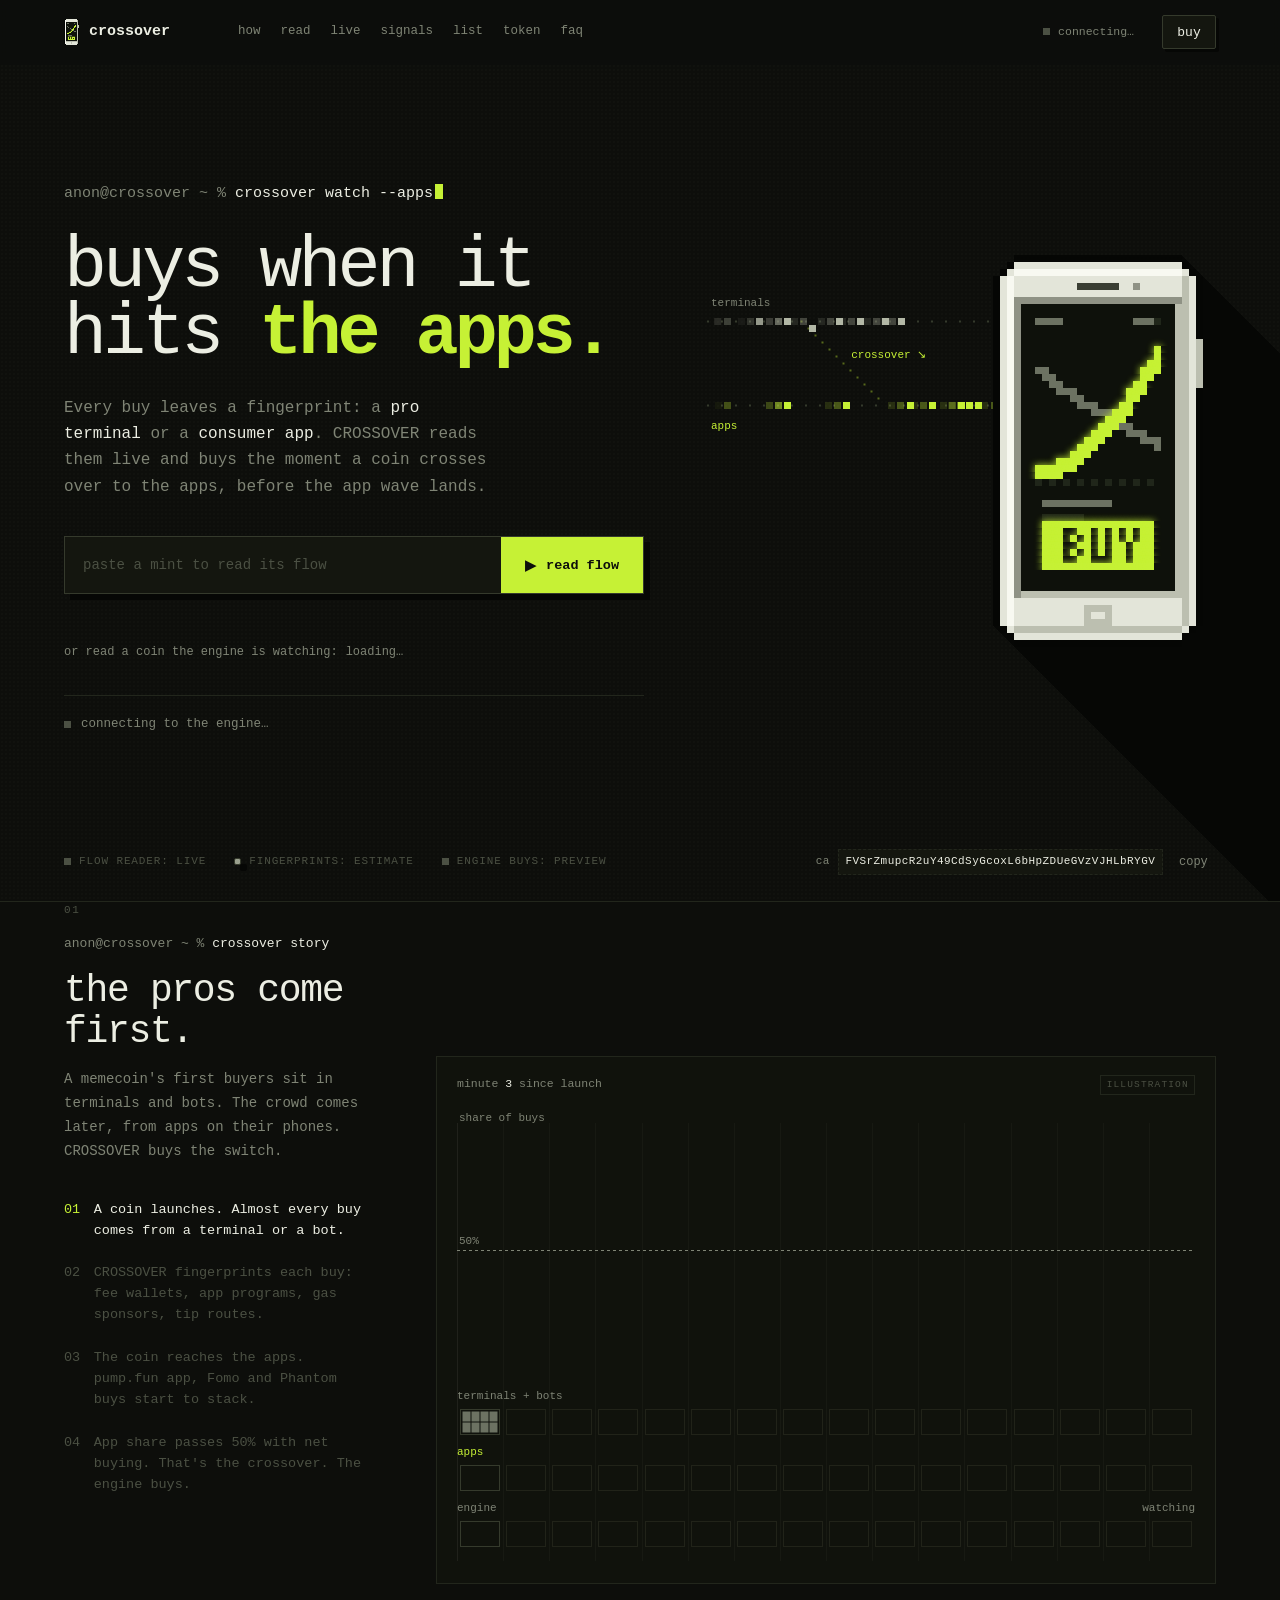
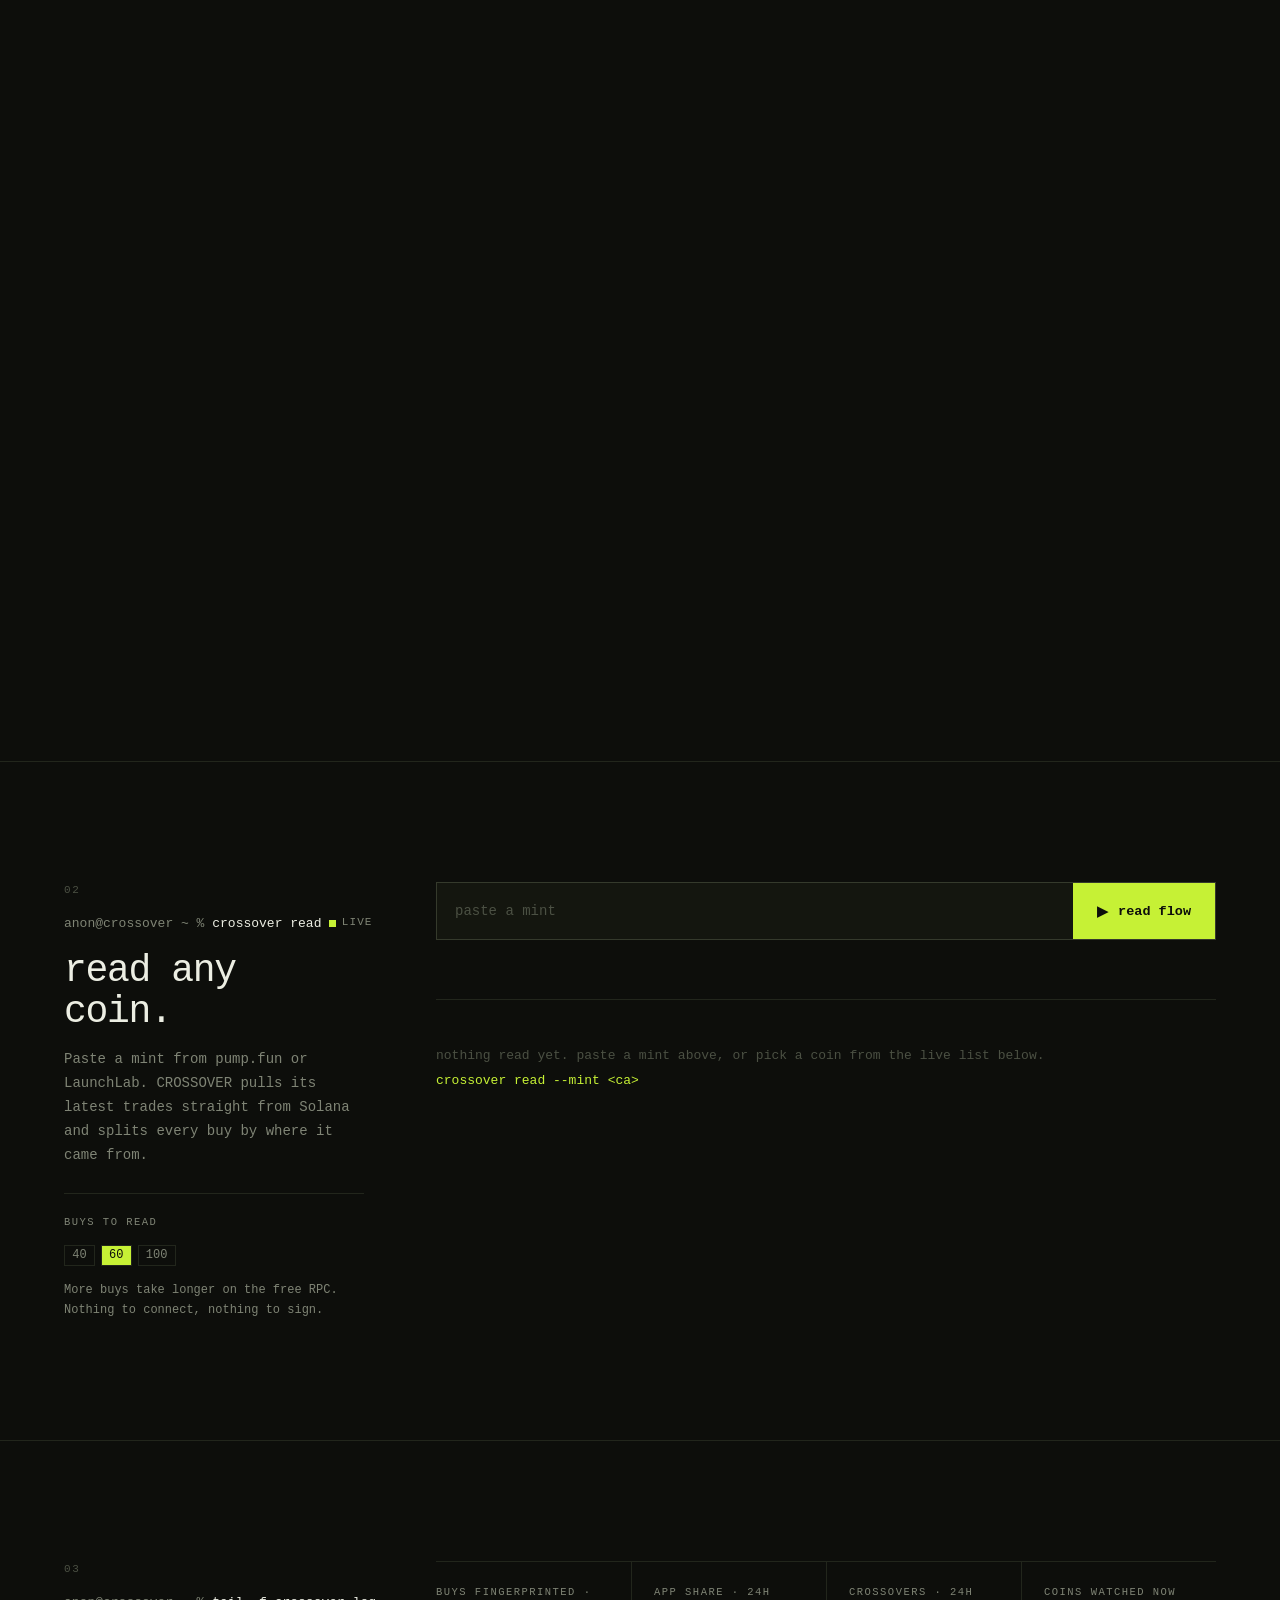
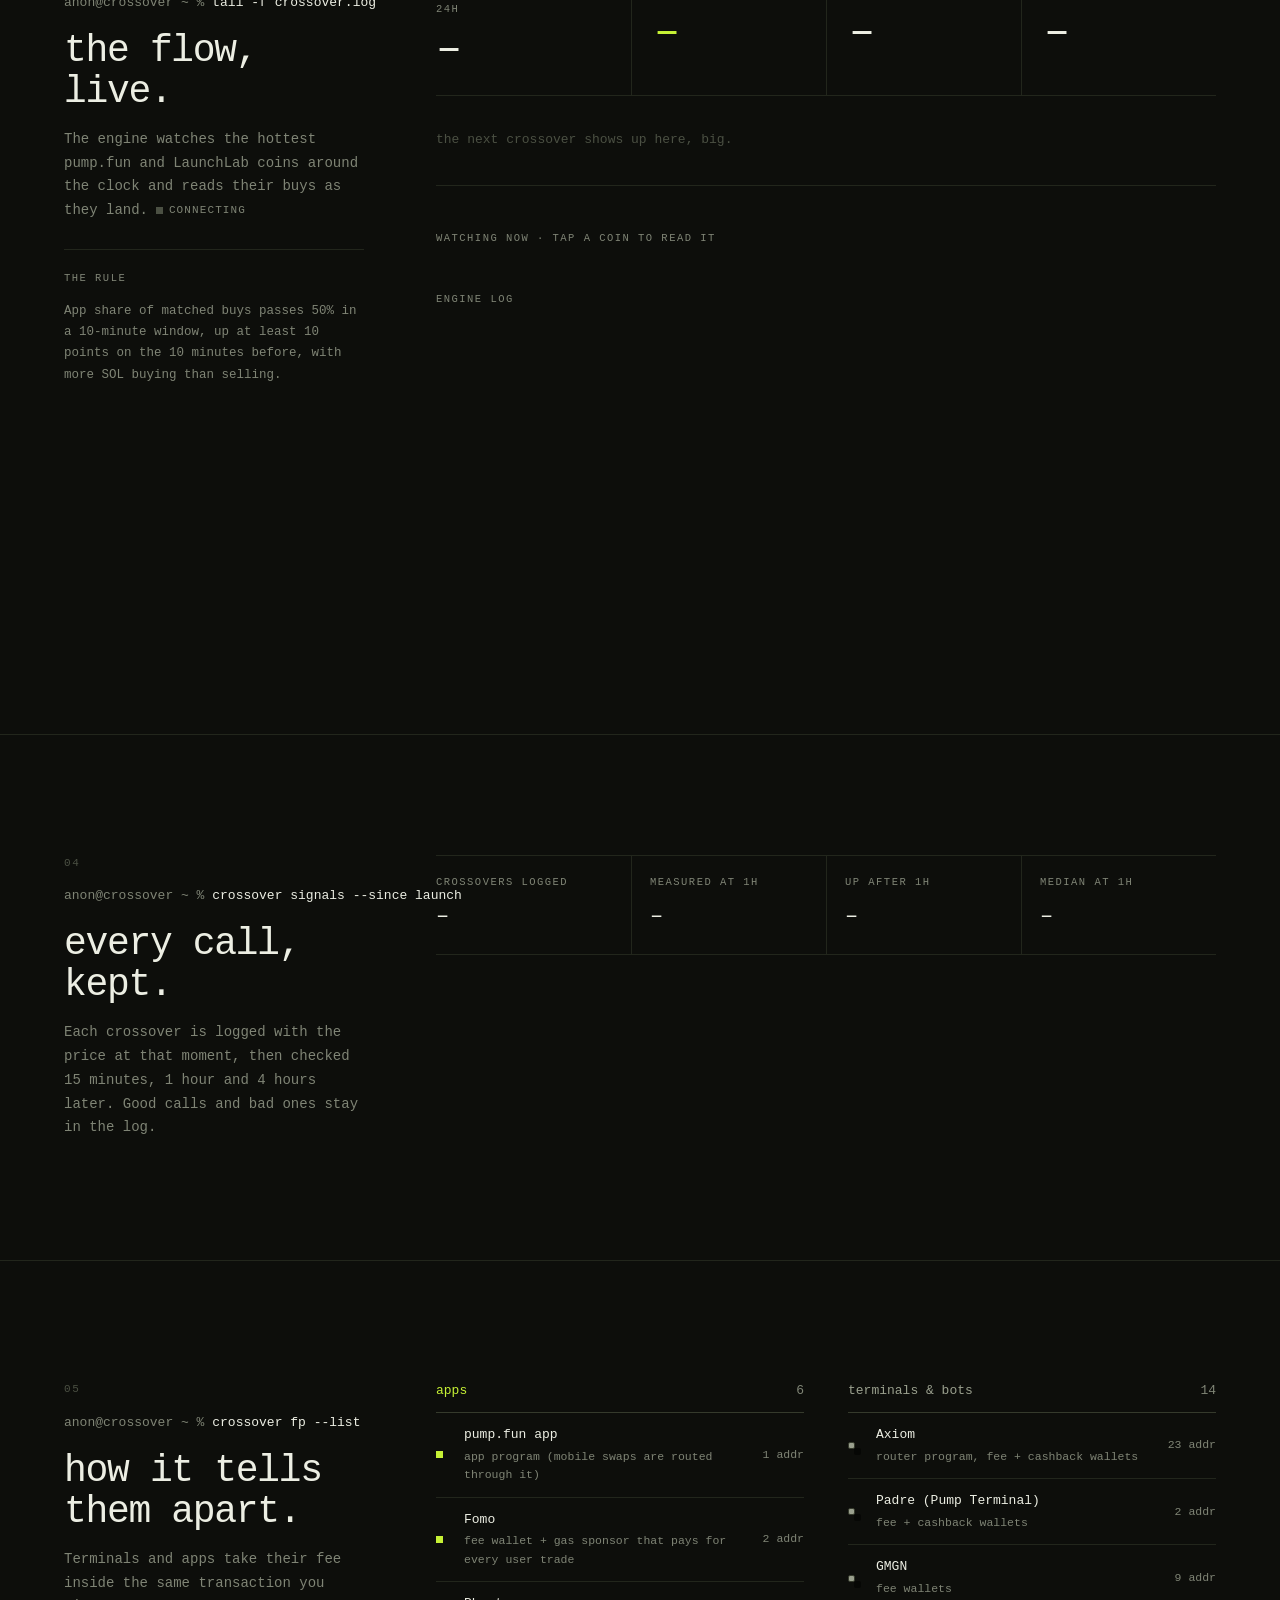
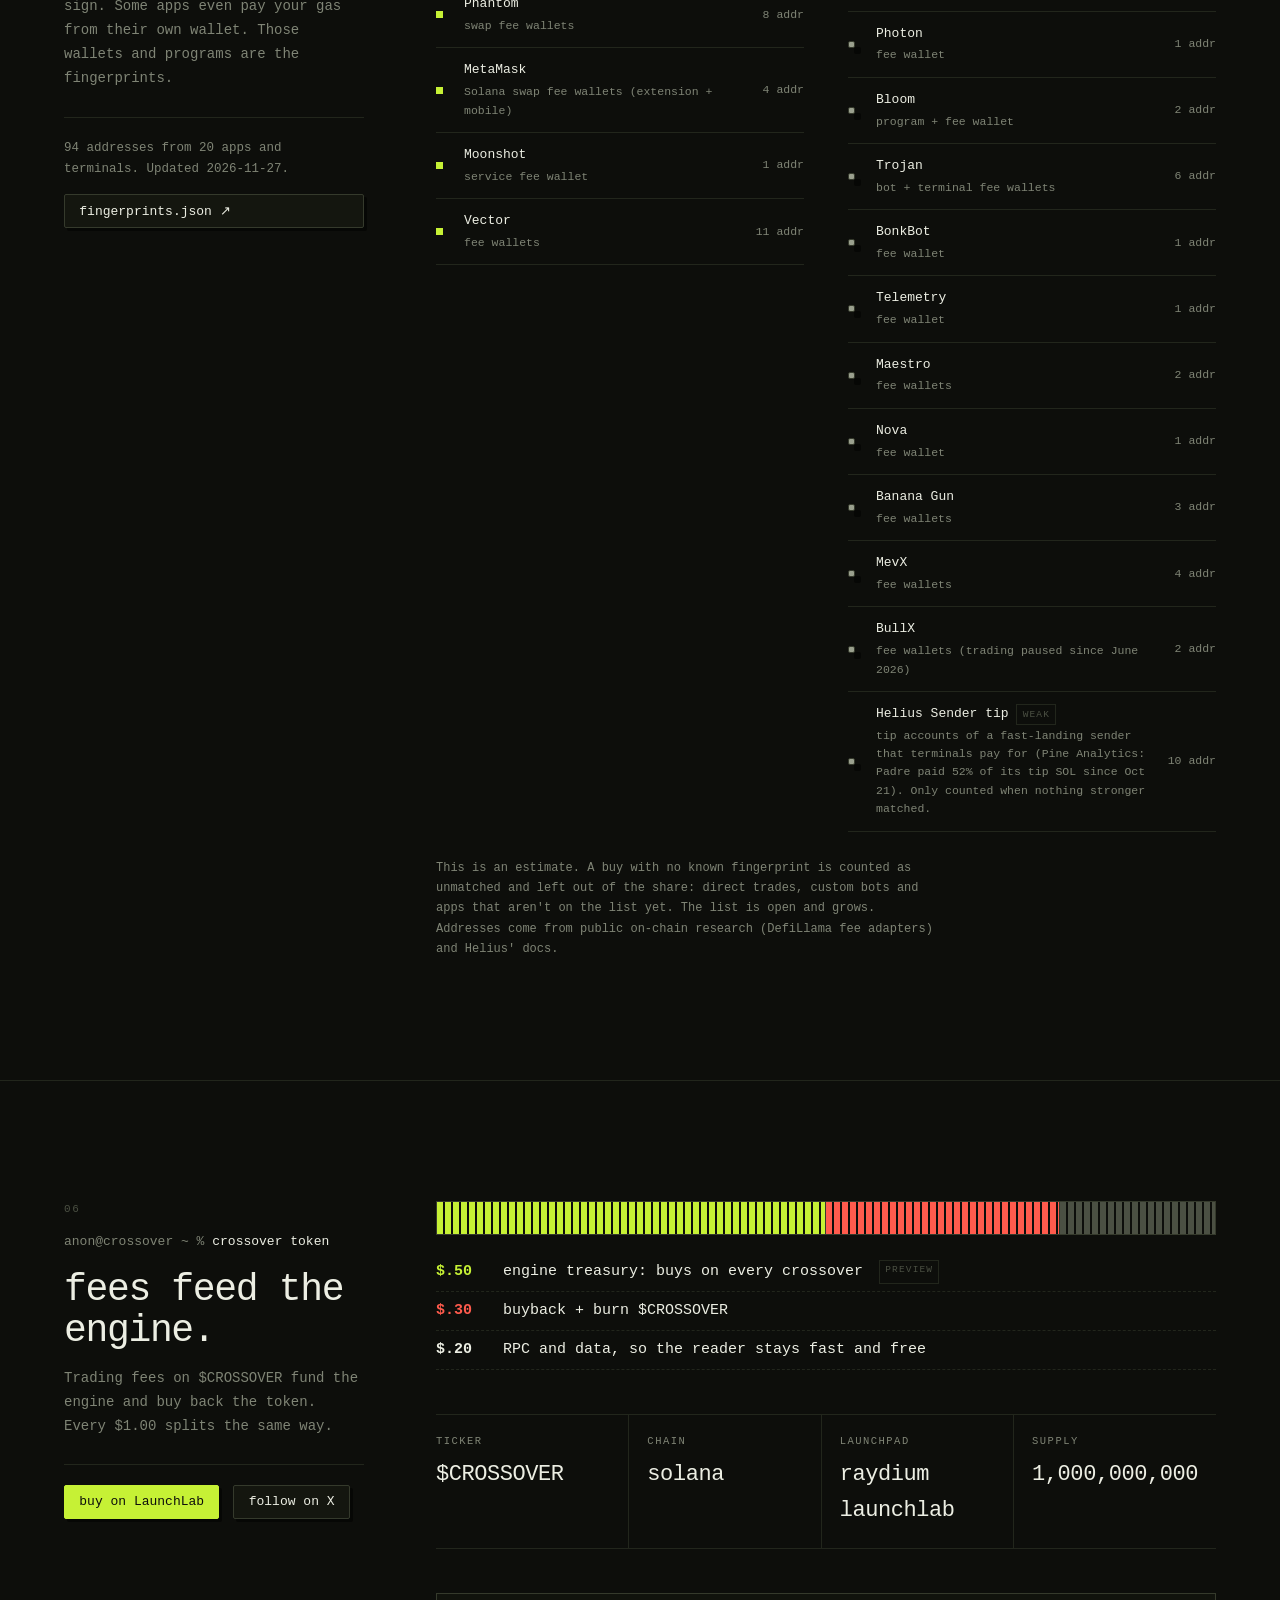
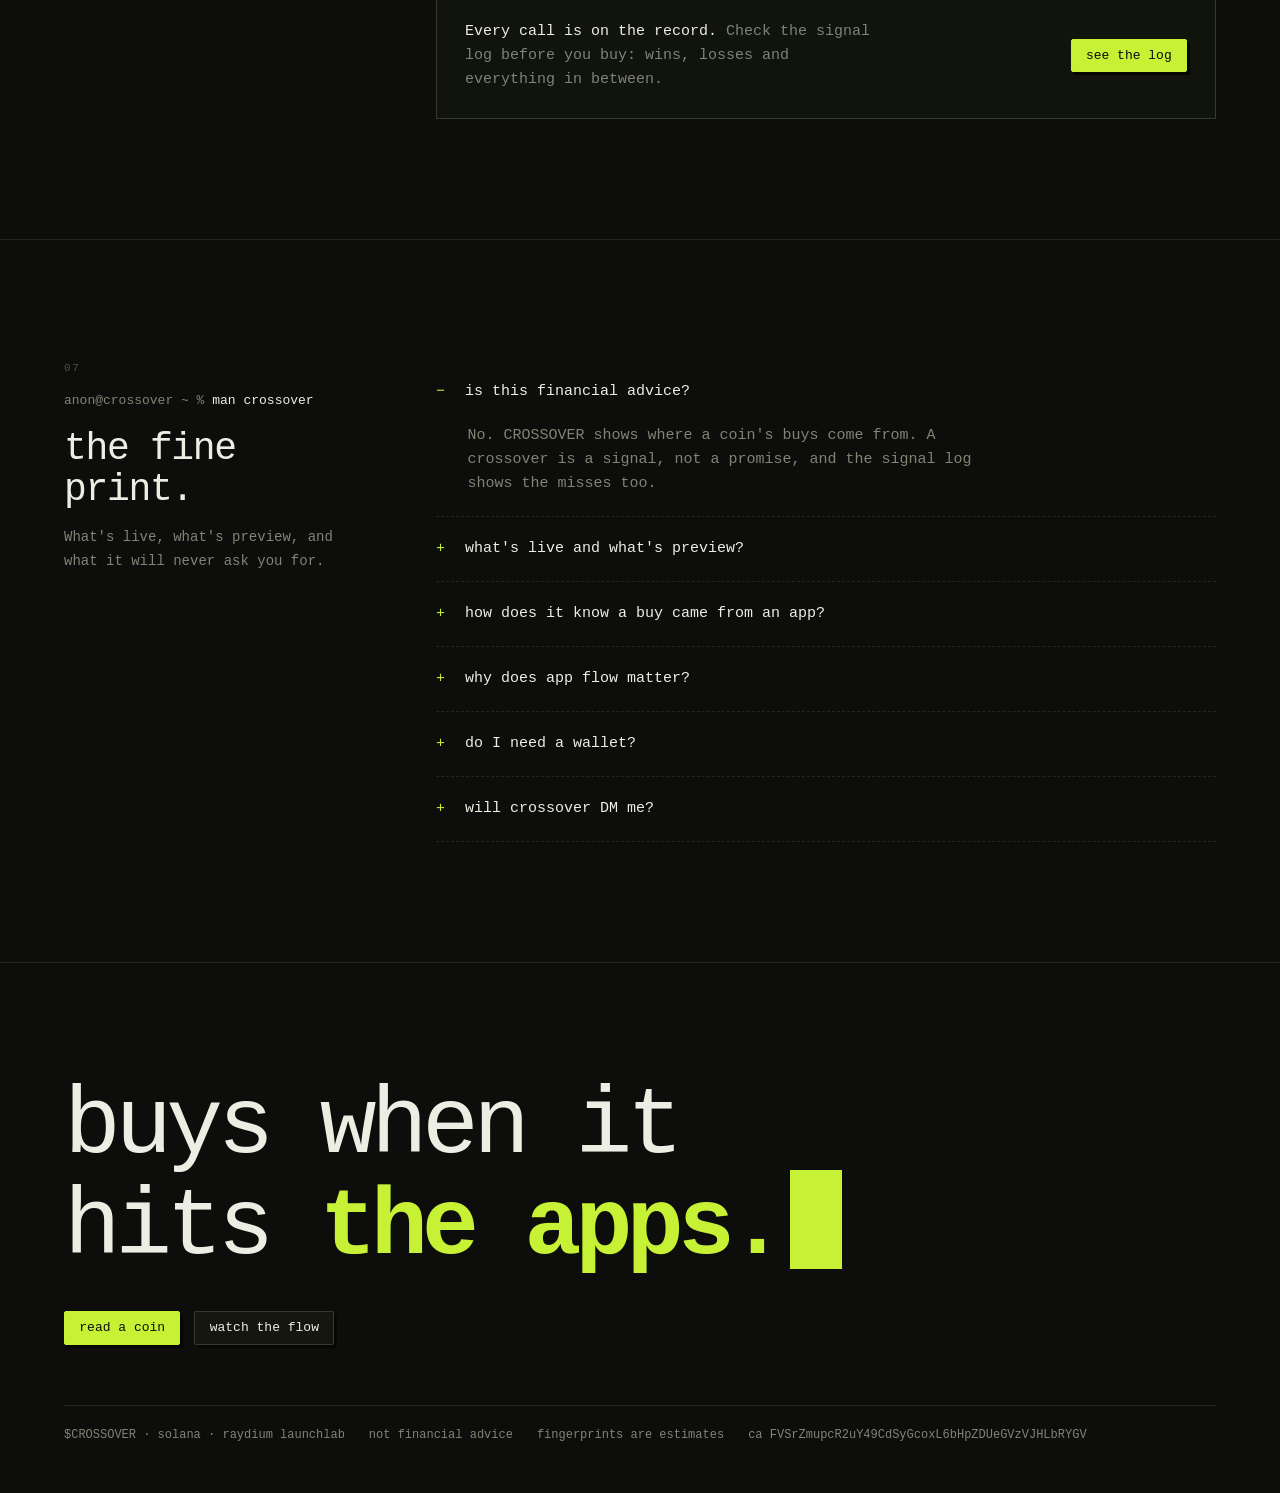
==== commit 31048389: "Add the $CROSSOVER contract address Co-Authored-By: Claude Opus 5.5 <noreply@anthropic.com> Claude-S" ====
--- a/src/index.src.html
+++ b/src/index.src.html
@@ -313,7 +313,7 @@
 <script src="flow.js"></script>
 <script>
 const CONFIG = {
-  ca: "",                                   // contract address, posted at launch
+  ca: "FVSrZmupcR2uY49CdSyGcoxL6bHpZDUeGVzVJHLbRYGV",   // contract address (Raydium LaunchLab)
   x: "https://x.com/",                      // X account
   repo: "buzzlightyear163/crossover",       // GitHub repo (engine data + fingerprint list)
   ticker: "$CROSSOVER", theme: document.documentElement.dataset.theme,
